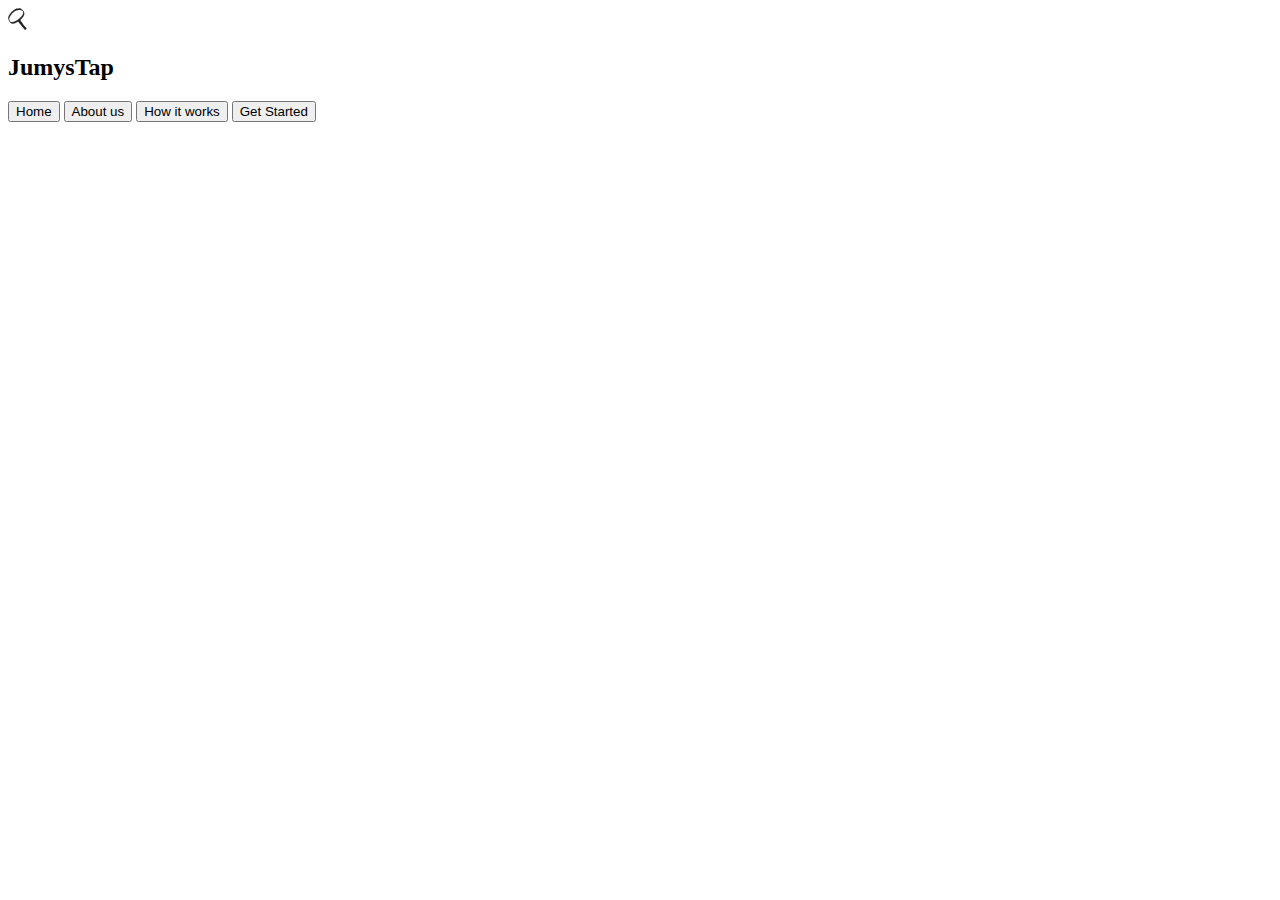
==== project1.html @ 00f07996 "first commit" ====
<!DOCTYPE html>
<html>
<head>
    <meta charset="UTF-8" />
    <meta http-equiv="X-UA-Compatible" content="IE=edge" />
    <meta name="viewport" content="width=device-width, initial-scale=1.0" />
    <title>JumysTap</title>
    <link rel="stylesheet" href="/project1.css">
</head>
<body>
    <section class="section-welcome">
        <div class="navbar">
            <div class="nav-logo">
                <img src="./assets/magnifier 1.png" alt="magnifier">
                <h2>JumysTap</h2>
            </div>
            <div class="nav-buttons">
                <button>Home</button>
                <button>About us</button>
                <button>How it works</button>
                <button>Get Started</button>
            </div>
        </div>
    </section>
</body>
</html>
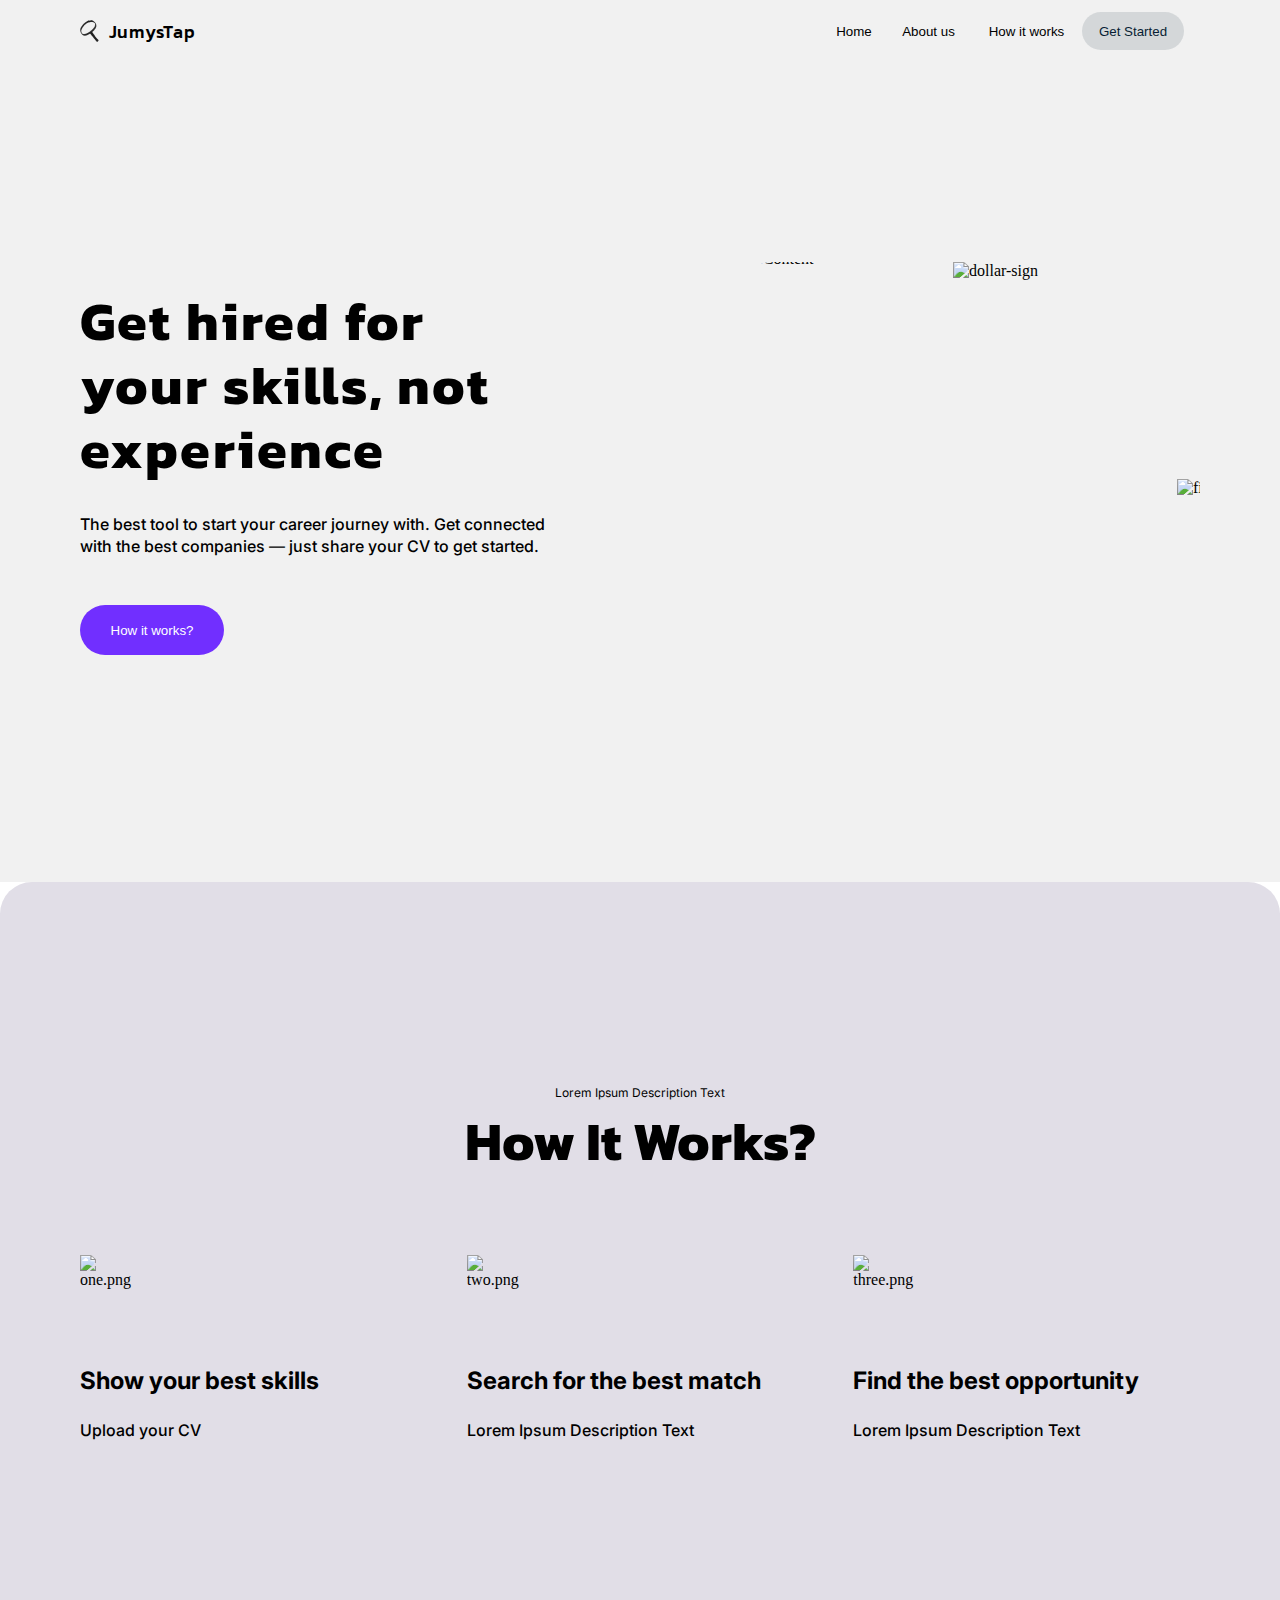
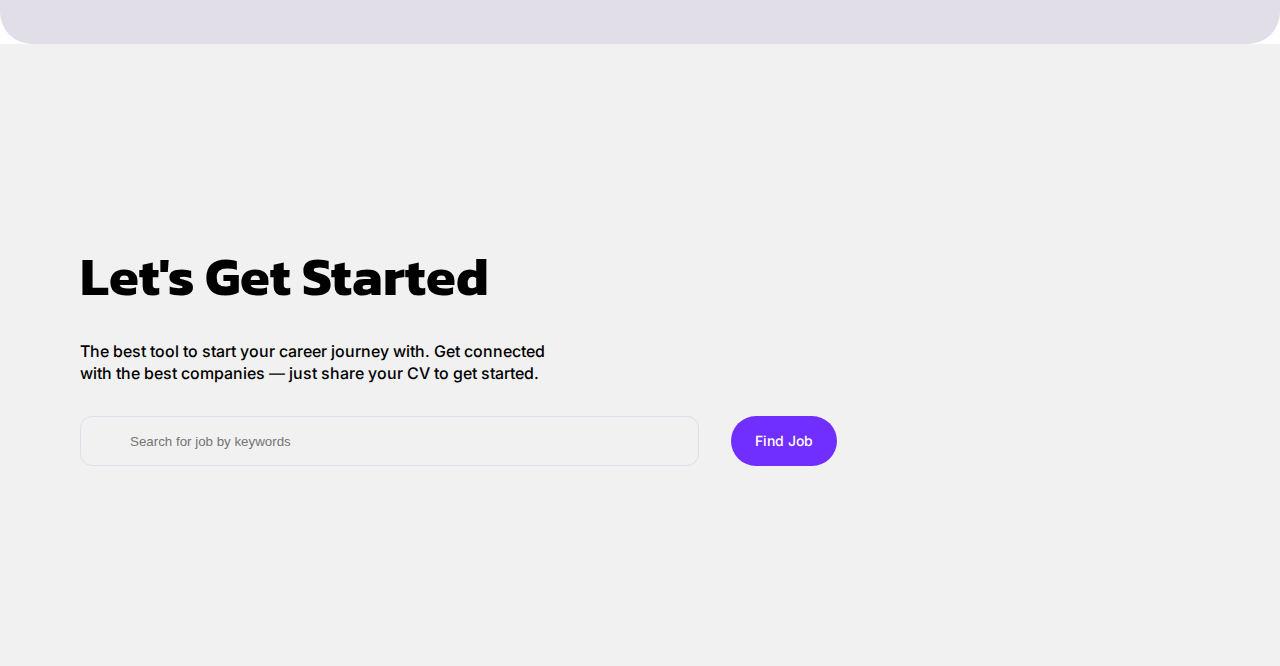
==== commit 3b040f33: "inbox except magnifier opacity is done" ====
--- a/project1.html
+++ b/project1.html
@@ -12,13 +12,61 @@
         <div class="navbar">
             <div class="nav-logo">
                 <img src="./assets/magnifier 1.png" alt="magnifier">
-                <h2>JumysTap</h2>
+                <p class="text">JumysTap</p>
             </div>
             <div class="nav-buttons">
-                <button>Home</button>
-                <button>About us</button>
-                <button>How it works</button>
-                <button>Get Started</button>
+                <button class="home">Home</button>
+                <button class="about-us">About us</button>
+                <button class="how-it-works">How it works</button>
+                <button class="get-started">Get Started</button>
+            </div>
+        </div>
+        <div class="description">
+            <div class="info">
+                <p class="get-hired-text">Get hired for <br> your skills, not<br> experience
+                </p>
+                <h6 class="best-tool-text">The best tool to start your career journey with. Get connected 
+                    with the best companies — just share your CV to get started.
+                </h6>
+                <button class="how-it-works">How it works?</button>
+            </div>
+            <div class="visual">
+                <img class="back-photo" src="/assets/VisualContent.png" alt="VisualContent">
+                <img class="dollar" src="/assets/dollar 1.png" alt="dollar-sign">
+                <img class="fire" src="/assets/fire 1.png" alt="fire">
+            </div>
+        </div>
+    </section>
+    <section class="section-how-it-works">
+        <div class="text-box">
+            <p class="small-text">Lorem Ipsum Description Text</p>
+            <p class="upper-text">How It Works?</p>
+        </div>
+        <div class="steps">
+            <div class="first-step">
+                <img src="/assets/1.png" alt="one.png">
+                <h3 class="title1">Show your best skills</h3>
+                <p class="description1">Upload your CV</p>
+            </div>
+            <div class="second-step">
+                <img src="/assets/2.png" alt="two.png">
+                <h3 class="title2">Search for the best match</h3>
+                <p class="description2">Lorem Ipsum Description Text</p>
+            </div>
+            <div class="third-step">
+                <img src="/assets/3.png" alt="three.png">
+                <h3 class="title3">Find the best opportunity</h3>
+                <p class="description3">Lorem Ipsum Description Text</p>
+            </div>
+        </div>
+    </section>
+    <section class="section-input"> 
+        <div class="input-field">
+            <h2>Let's Get Started</h2>
+            <h4>The best tool to start your career journey with. Get connected<br> with the best companies — just share your CV to get started.</h4>
+            <div class="input-part">
+                <input type="text" name="" placeholder="Search for job by keywords"/>
+                <input type="submit" name="" value="Find Job">
             </div>
         </div>
     </section>
--- a/project1.css
+++ b/project1.css
@@ -0,0 +1,386 @@
+@import url('https://fonts.googleapis.com/css2?family=Kanit:wght@500&display=swap');
+@import url('https://fonts.googleapis.com/css2?family=Inter:wght@500&display=swap');
+
+body {
+    margin: 0;
+    /* width: 1440px; */
+}
+
+button {
+    border: none;
+}
+
+/* Section one */
+
+.section-welcome {
+    background-color: #F1F1F1;
+}
+
+/* Navbar */
+
+.navbar {
+    display: flex;
+    justify-content: space-between;  
+    align-items: center;
+    padding-left: 80px;
+    padding-right: 80px;
+    height: 62px;
+}
+
+.nav-logo {
+    display: flex;
+    align-items: center;
+    height: 22px;
+    width: 114.68px;
+}
+
+.nav-logo img {
+    height: 22px;
+    width: 18.68px;
+}
+
+.nav-logo .text {
+    margin-left: 10px;
+    font-family: 'Kanit', sans-serif;
+    font-size: 18px;
+    letter-spacing: 0.04em;
+    font-style: normal;
+    font-weight: 500;
+}
+
+.nav-buttons {
+    display: flex;
+    justify-content: flex-end;
+    align-items: flex-start;
+    color: #081E34;
+    margin: 16px;
+    width: 410px;
+    height: 38px;
+    font-family: 'Inter';
+    font-style: normal;
+    font-weight: 500;   
+    font-size: 14px;
+    line-height: 18px;
+}
+
+.nav-buttons .home {
+    background-color: transparent;
+    height: 38px;
+    width: 64px;
+    padding: 10px, 12px, 10px, 12px;
+}
+
+.nav-buttons .about-us {
+    background-color: transparent;
+    height: 38px;
+    width: 85px;
+    padding: 10px, 12px, 10px, 12px;
+}
+
+.nav-buttons .how-it-works {
+    background-color: transparent;
+    height: 38px;
+    width: 111px;
+    padding: 10px, 12px, 10px, 12px;
+}
+
+.nav-buttons .get-started {
+    background-color: rgba(8, 30, 52, 0.12);
+    color: #081E34;
+    height: 38px;
+    width: 102px;
+    border-radius: 100px;
+    padding: 10px, 12px, 10px, 12px;
+}
+
+/* Description  */
+
+.description {
+    display: flex;
+    align-items: center;
+    padding: 100px 80px 100px 80px;
+    height: 620px;
+}
+
+.description .info {
+    display: flex;
+    flex-direction: column;
+    align-items: flex-start;
+    width: 495px;
+    height: 366px;
+    margin-right: 165px;
+}
+
+.description .info .get-hired-text {
+    width: 495px;
+    height: 192px;
+    font-family: 'Kanit', sans-serif;
+    font-size: 54px;
+    letter-spacing: 0.04em;
+    font-style: normal;
+    font-weight: 700;
+    line-height: 64px;
+    display: flex;
+    align-items: center;
+    color: #000;
+    order: 0;
+    padding: 0;
+    margin: 0;
+}
+
+.description .info .best-tool-text {
+    width: 495px;
+    height: 44px;
+    font-family: 'Inter', sans-serif;
+    font-style: normal;
+    font-weight: 500;
+    font-size: 16px;
+    line-height: 22px;
+    display: flex;
+    align-items: center;
+    padding: 0;
+    margin: 32px 0 48px 0;
+}
+
+.description .info .how-it-works {
+    display: flex;
+    align-items: center;
+    justify-content: center;
+    height: 50px;
+    width: 144px;
+    background-color: #712FFF;
+    color: #FFFFFF;
+    border-radius: 100px;
+}
+
+.description .visual {
+    position: relative;
+    width: 619px;
+    height: 420px;    
+    border-radius: 32px;
+    overflow: hidden;
+}
+
+.description .visual .back-photo {
+    position: absolute;
+    width: 687px;
+    height: 458px;
+    left: -34px;
+    top: -12px;
+}
+
+.description .visual .dollar {
+    position: absolute;
+    width: 139px;
+    height: 181px;
+    left: 213px;
+    top: 0px;
+}
+
+.description .visual .fire {
+    position: absolute;
+    width: 148px;
+    height: 172px;  
+    margin: 217px 34px 31px 437px;
+} 
+
+/* Section two */
+
+.section-how-it-works {
+    display: flex;
+    flex-direction: column;
+    justify-content: center;
+    align-items: center;
+    background-color: #E1DEE7;
+    padding: 100px 80px;
+    height: 562px;
+    border-radius: 32px;
+}
+
+.text-box {
+    display: flex;
+    flex-direction: column;
+    justify-content: center;
+    align-items: center;
+    margin-bottom: 86px;
+
+}
+
+.text-box .small-text {
+    margin-top: 0px;
+    margin-bottom: 12px;
+    font-family: 'Inter';
+    font-style: normal;
+    font-weight: 400;
+    font-size: 12px;
+    line-height: 16px;
+}
+
+.text-box .upper-text {
+    margin-bottom: 0px;
+    margin-top: 0px;
+    font-family: 'Kanit';
+    font-style: normal;
+    font-weight: 700;
+    font-size: 54px;
+    line-height: 56px;
+}
+
+.steps {
+    display: flex;
+    align-items: flex-start;
+    justify-content: space-between;
+    width: 100%;
+}
+
+.steps .first-step {
+    display: flex;
+    flex-direction: column;
+    align-items: flex-start;
+    width: 400px;
+    height: 186px;
+    margin-right: 40px;
+}
+
+
+.steps .second-step {
+    display: flex;
+    flex-direction: column;
+    align-items: flex-start;
+    width: 400px;
+    height: 186px;
+    margin-right: 40px;
+}
+
+.steps .third-step {
+    display: flex;
+    flex-direction: column;
+    align-items: flex-start;
+    width: 400px;
+    height: 186px;
+}
+
+.steps img {
+    height: 64px;
+    width: 64px;
+}
+
+.steps h3 {
+    font-family: 'Inter', sans-serif;
+    font-style: normal;
+    font-weight: 700;
+    font-size: 24px;
+    line-height: 28px;
+    margin-top: 48px;
+    margin-bottom: 24px;
+}
+
+.steps p {
+    font-family: 'Inter', sans-serif;
+    font-style: normal;
+    font-weight: 500;
+    font-size: 16px;
+    line-height: 22px;
+    margin: 0;
+}
+
+/* Section three */
+
+.section-input {
+   height: 422px;
+   display: flex;
+    flex-direction: row;
+    align-items: center;
+    padding: 100px 80px;
+    background-color: #F1F1F1;
+
+}
+
+.section-input .input-field {
+    display: flex;
+    flex-direction: column;
+    align-items: flex-start;
+    width: 757px;
+    height: 222px;
+}
+
+.section-input .input-field .lets-get-started-text {
+    display: flex;
+    align-items: center;
+    font-family: 'Kanit', sans-serif;
+    font-style: normal;
+    font-weight: 700;
+    font-size: 54px;
+    line-height: 64px;
+    margin: 0 0 32px 0;
+}
+
+.section-input .input-field h2 {
+    display: flex;
+    align-items: center;
+    font-family: 'Kanit', sans-serif;
+    font-style: normal;
+    font-weight: 700;
+    font-size: 54px;
+    line-height: 64px;
+    margin: 0 0 32px 0;
+}
+
+.section-input .input-field h4 {
+    display: flex;
+    align-items: center;
+    font-family: 'Inter', sans-serif;
+    font-style: normal;
+    font-weight: 500;
+    font-size: 16px;
+    line-height: 22px;
+    margin: 0 0 32px 0;
+}
+
+.section-input .input-field .input-part {
+    display: flex;
+    align-items: flex-start;
+    height: 50px;
+}
+
+.section-input .input-field .input-part input[type="text"] {
+    background-color: #FFFFFF;
+    box-sizing: border-box;
+    width: 619px;
+    height: 50px;
+    border: 1px solid #E1DEE7;
+    border-radius: 12px;
+    padding: 0 0 0 49px;
+    margin-right: 32px;
+    background: url(/assets/TextField.png) no-repeat scroll 24px 24px;
+    background-position: left 13px top 13px;
+}
+
+input[type="text"]::before {
+    content: "";
+    position: absolute;
+    background-color: rgba(255,255,255,0.2);
+}
+
+.section-input .input-field .input-part input[type="submit"] {
+    display: flex;
+    align-items: center;
+    text-align: center;
+    background-color: #712FFF;
+    box-sizing: border-box;
+    width: 106px;
+    height: 50px;
+    border-radius: 100px;
+    border: none;
+    color: #FFFFFF;
+    font-family: 'Inter', sans-serif;
+    font-style: normal;
+    font-weight: 500;
+    font-size: 14px;
+    line-height: 18px;
+    padding: 16px 24px 16px 24px;
+}
+
+
+
+
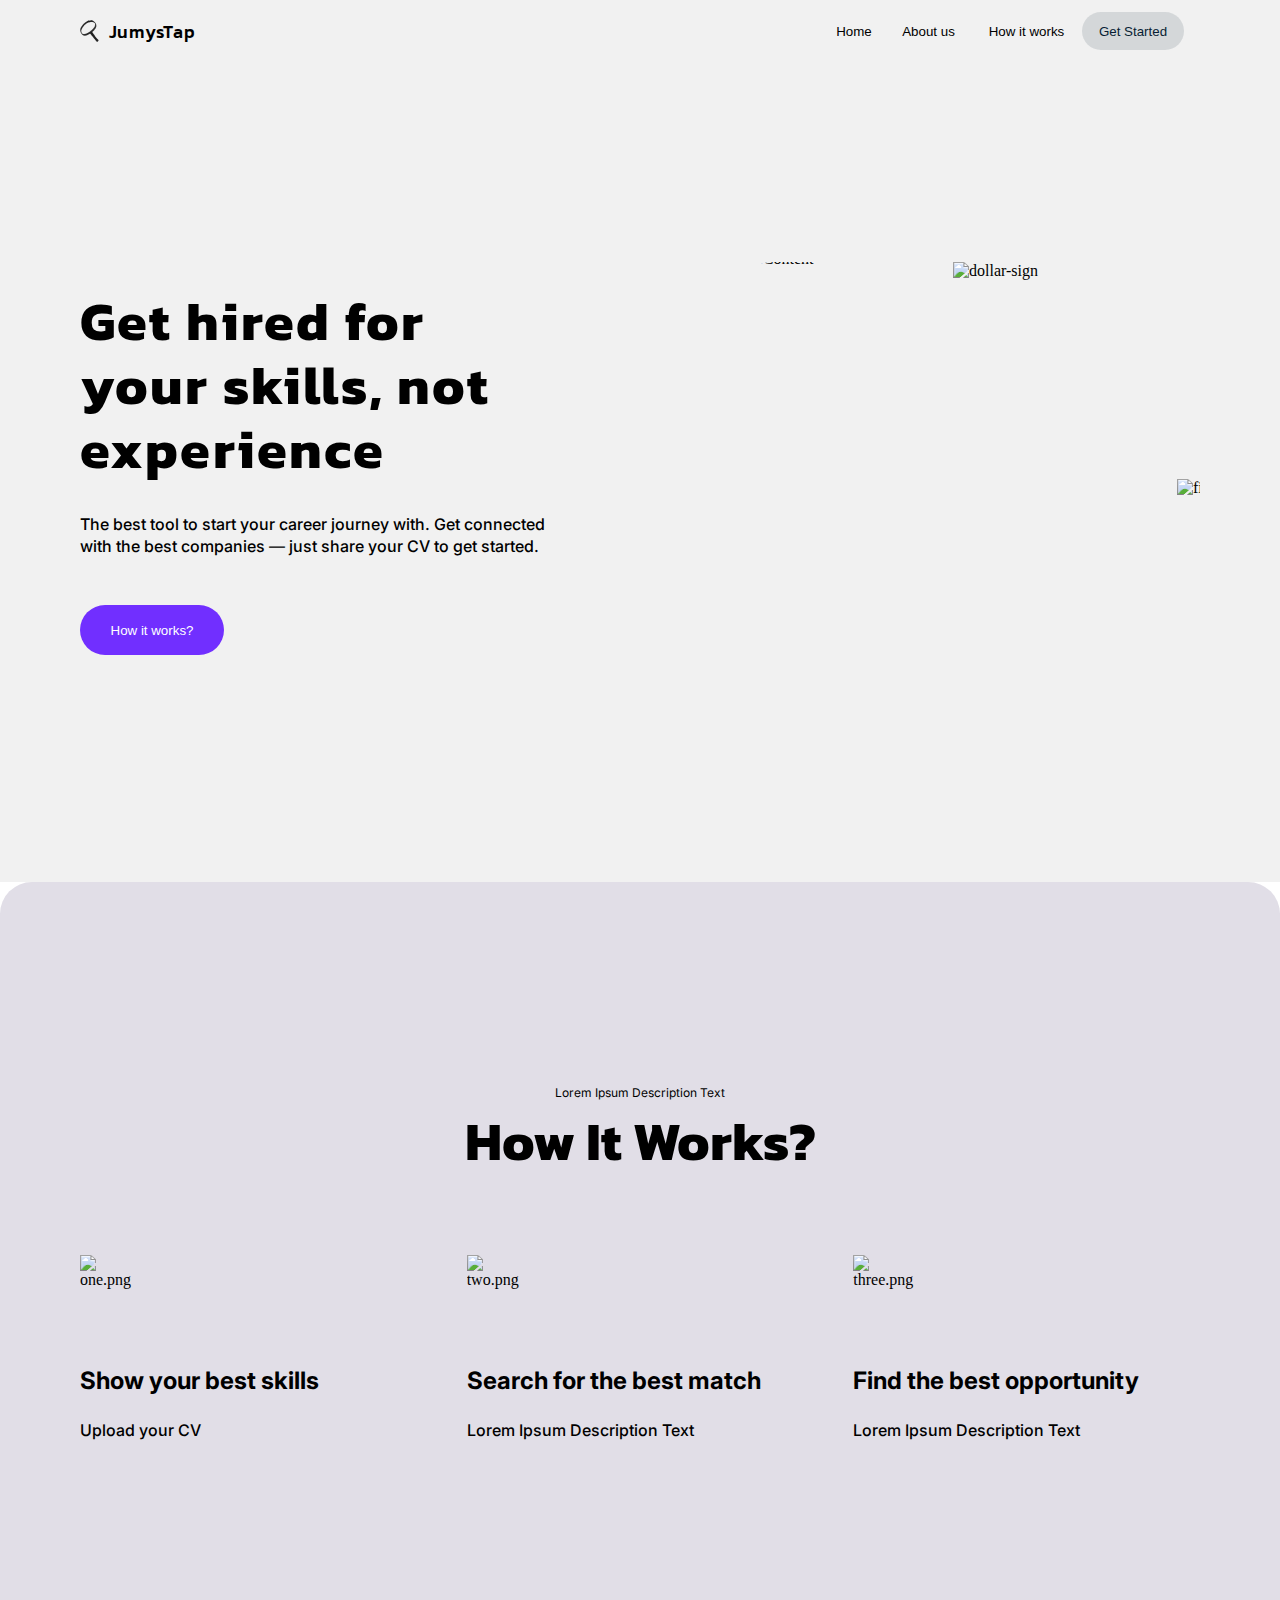
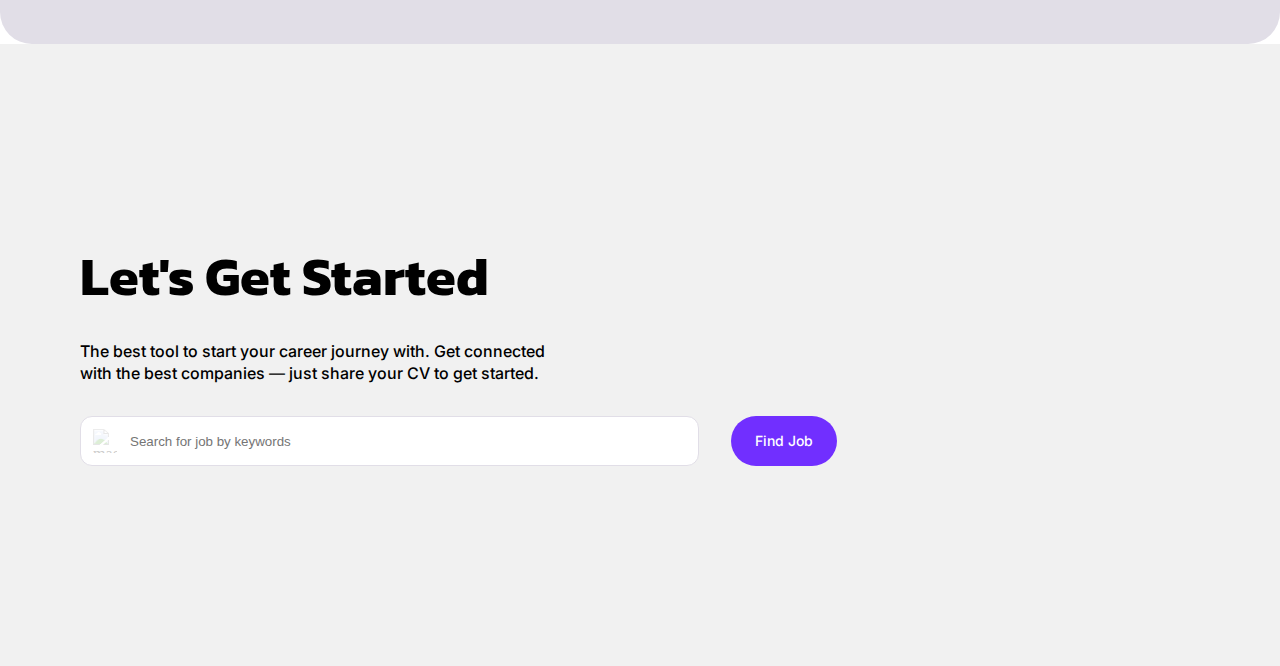
==== commit ce274254: "inbox section done" ====
--- a/project1.html
+++ b/project1.html
@@ -65,10 +65,17 @@
             <h2>Let's Get Started</h2>
             <h4>The best tool to start your career journey with. Get connected<br> with the best companies — just share your CV to get started.</h4>
             <div class="input-part">
+                <img src="/assets/TextField.png" alt="magnifier">
                 <input type="text" name="" placeholder="Search for job by keywords"/>
                 <input type="submit" name="" value="Find Job">
             </div>
         </div>
     </section>
+    <section class="section-CV-submission">
+        <div class="CV-submission">
+            <div class="images"></div>
+            <div></div>
+        </div>
+    </section>
 </body>
 </html>--- a/project1.css
+++ b/project1.css
@@ -341,6 +341,15 @@
     display: flex;
     align-items: flex-start;
     height: 50px;
+}
+
+.input-part img {
+    position: relative;
+    width: 24px;
+    height: 24px;
+    left: 13px;
+    top: 13px;
+    opacity: 0.2;
 }
 
 .section-input .input-field .input-part input[type="text"] {
@@ -351,15 +360,7 @@
     border: 1px solid #E1DEE7;
     border-radius: 12px;
     padding: 0 0 0 49px;
-    margin-right: 32px;
-    background: url(/assets/TextField.png) no-repeat scroll 24px 24px;
-    background-position: left 13px top 13px;
-}
-
-input[type="text"]::before {
-    content: "";
-    position: absolute;
-    background-color: rgba(255,255,255,0.2);
+    margin: 0 32px 0 -24px;
 }
 
 .section-input .input-field .input-part input[type="submit"] {
@@ -381,6 +382,8 @@
     padding: 16px 24px 16px 24px;
 }
 
-
-
-
+/* Section four */
+
+
+
+
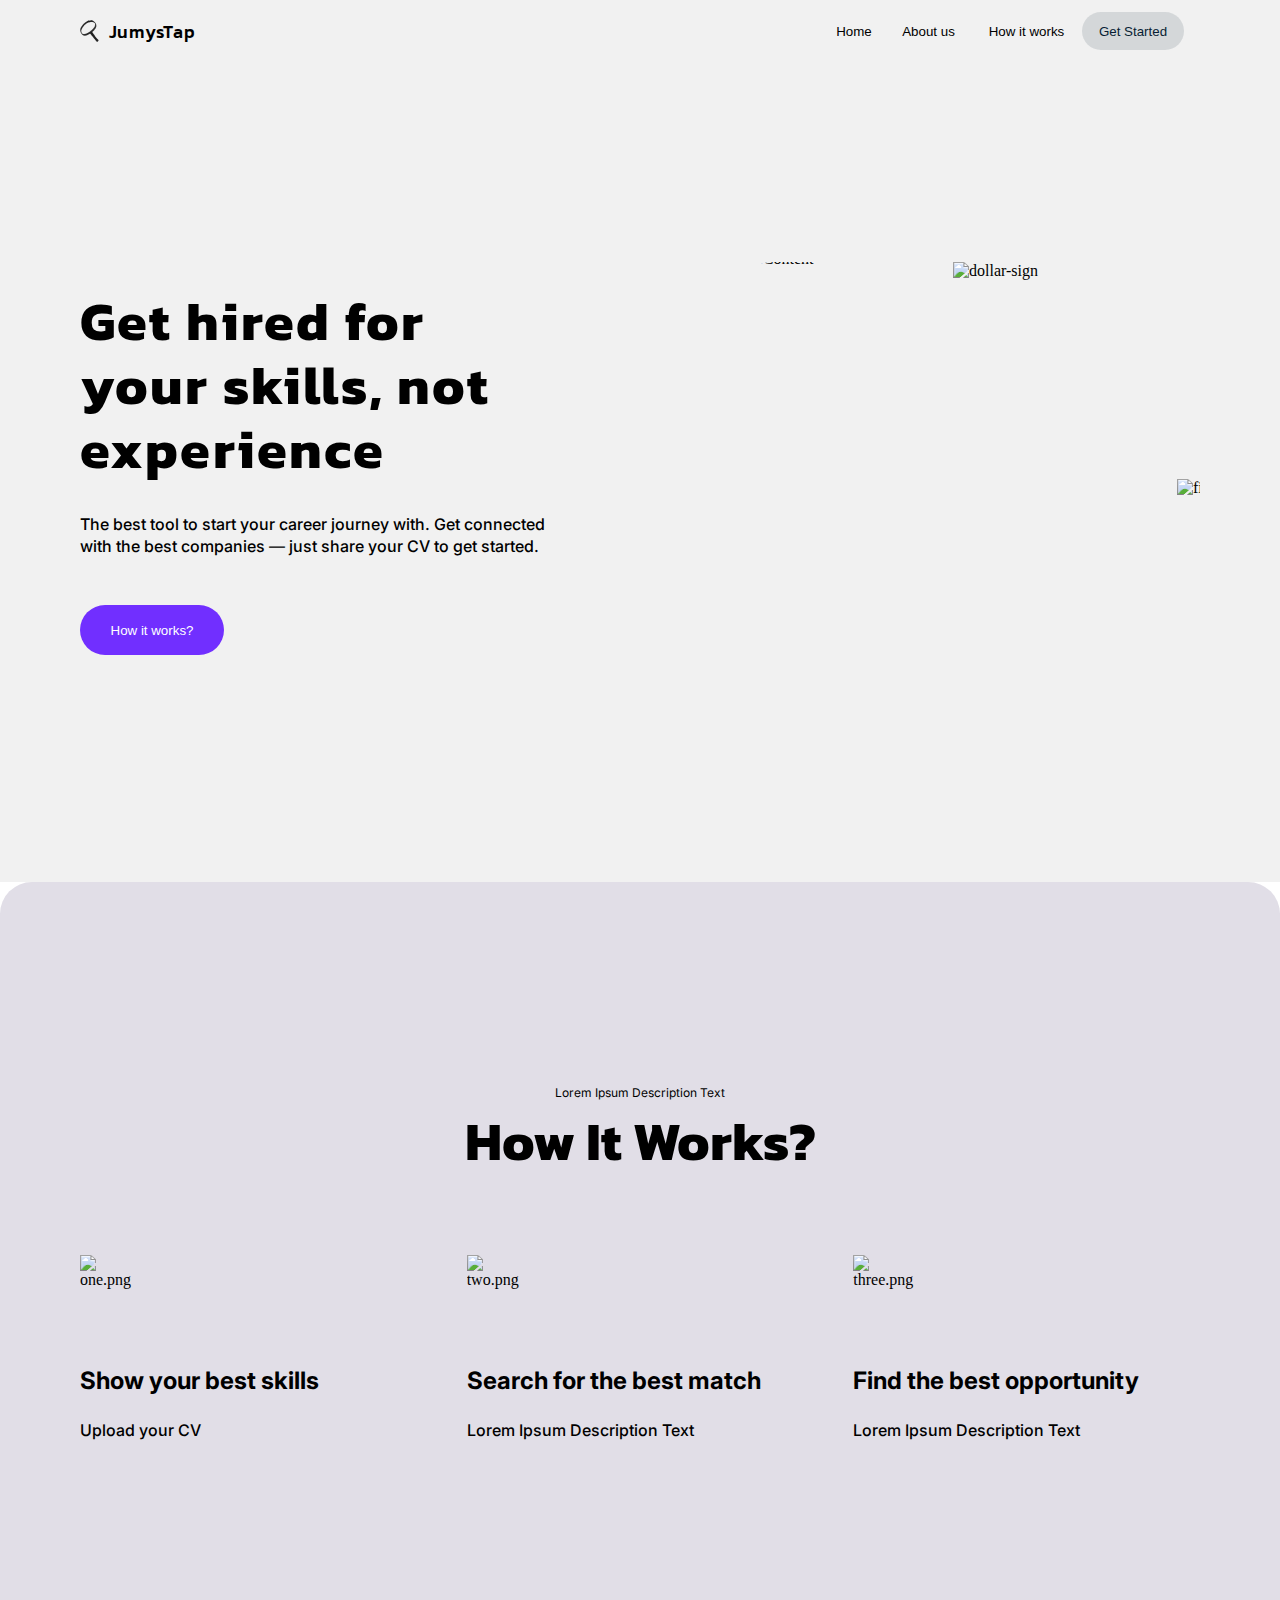
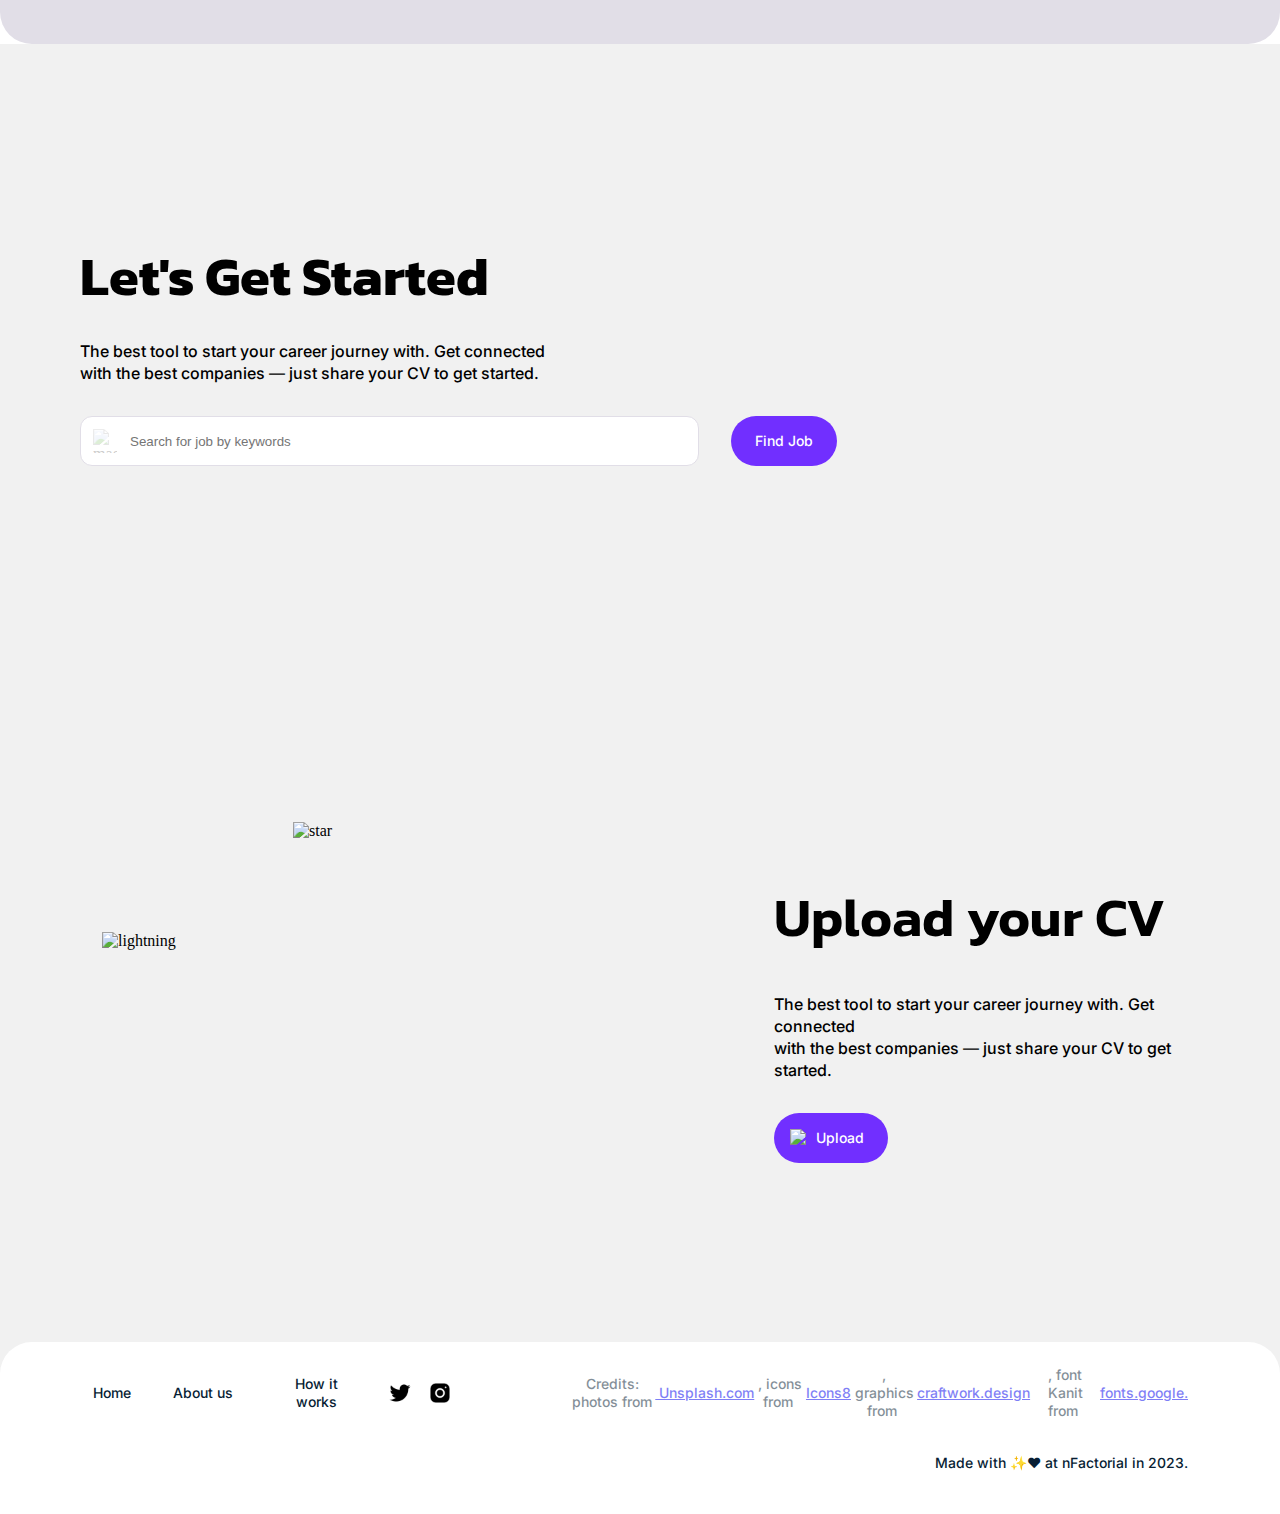
==== commit 975de923: "finished footer" ====
--- a/project1.html
+++ b/project1.html
@@ -1,5 +1,6 @@
 <!DOCTYPE html>
 <html>
+
 <head>
     <meta charset="UTF-8" />
     <meta http-equiv="X-UA-Compatible" content="IE=edge" />
@@ -7,6 +8,7 @@
     <title>JumysTap</title>
     <link rel="stylesheet" href="/project1.css">
 </head>
+
 <body>
     <section class="section-welcome">
         <div class="navbar">
@@ -25,7 +27,7 @@
             <div class="info">
                 <p class="get-hired-text">Get hired for <br> your skills, not<br> experience
                 </p>
-                <h6 class="best-tool-text">The best tool to start your career journey with. Get connected 
+                <h6 class="best-tool-text">The best tool to start your career journey with. Get connected
                     with the best companies — just share your CV to get started.
                 </h6>
                 <button class="how-it-works">How it works?</button>
@@ -60,22 +62,65 @@
             </div>
         </div>
     </section>
-    <section class="section-input"> 
+    <section class="section-input">
         <div class="input-field">
             <h2>Let's Get Started</h2>
-            <h4>The best tool to start your career journey with. Get connected<br> with the best companies — just share your CV to get started.</h4>
+            <h4>The best tool to start your career journey with. Get connected<br> with the best companies — just share
+                your CV to get started.</h4>
             <div class="input-part">
                 <img src="/assets/TextField.png" alt="magnifier">
-                <input type="text" name="" placeholder="Search for job by keywords"/>
+                <input type="text" name="" placeholder="Search for job by keywords" />
                 <input type="submit" name="" value="Find Job">
             </div>
         </div>
     </section>
     <section class="section-CV-submission">
         <div class="CV-submission">
-            <div class="images"></div>
-            <div></div>
+            <div class="visual">
+                <img class="dude" src="/assets/image 5.png" alt="dude">
+                <img class="star" src="/assets/star 1.png" alt="star">
+                <img class="lightning" src="/assets/lightning 1.png" alt="lightning">
+            </div>
+            <div class="text-part">
+                <h2>Upload your CV</h2>
+                <p>The best tool to start your career journey with. Get connected<br> with the best companies — just
+                    share your CV to get started.</p>
+                <button>
+                    <img src="/assets/Upward Arrow.png" alt="arrow">
+                    <p>Upload</p>
+                </button>
+            </div>
+        </div>
+    </section>
+    <section class="section-footer">
+        <div class="frame">
+            <div class="footer">
+                <div class="links">
+                    <div class="menu">
+                        <button class="home-footer">Home</button>
+                        <button class="about-us-footer">About us</button>
+                        <button class="how-it-works-footer">How it works</button>
+                        <img src="/assets/Twitter.png" alt="twitter">
+                        <img src="/assets/Instagram.png" alt="instagram">
+                    </div>
+                    <div class="credits">
+                        <button>
+                            <p>Credits: photos from<a href="https://unsplash.com/@surface">&nbsp;Unsplash.com</a>, icons
+                                from&nbsp;<a href="https://icons8.com/">Icons8</a>, graphics from&nbsp;<a
+                                    href="https://craftwork.design/checkout/purchase-confirmation/?payment_key=a3ba0d28aa30dfd691cd535acb1f4228">craftwork.design</a>,
+                                font Kanit from&nbsp;<a href="https://fonts.google.com/specimen/Kanit">
+                                    fonts.google.</a></p>
+                        </button>
+                    </div>
+                </div>
+                <div class="made-with-love">
+                    <button>
+                        <p>Made with ✨❤ at nFactorial in 2023.</p>
+                    </button>
+                </div>
+            </div>
         </div>
     </section>
 </body>
+
 </html>--- a/project1.css
+++ b/project1.css
@@ -20,7 +20,7 @@
 
 .navbar {
     display: flex;
-    justify-content: space-between;  
+    justify-content: space-between;
     align-items: center;
     padding-left: 80px;
     padding-right: 80px;
@@ -58,7 +58,7 @@
     height: 38px;
     font-family: 'Inter';
     font-style: normal;
-    font-weight: 500;   
+    font-weight: 500;
     font-size: 14px;
     line-height: 18px;
 }
@@ -156,7 +156,7 @@
 .description .visual {
     position: relative;
     width: 619px;
-    height: 420px;    
+    height: 420px;
     border-radius: 32px;
     overflow: hidden;
 }
@@ -180,9 +180,9 @@
 .description .visual .fire {
     position: absolute;
     width: 148px;
-    height: 172px;  
+    height: 172px;
     margin: 217px 34px 31px 437px;
-} 
+}
 
 /* Section two */
 
@@ -287,8 +287,8 @@
 /* Section three */
 
 .section-input {
-   height: 422px;
-   display: flex;
+    height: 422px;
+    display: flex;
     flex-direction: row;
     align-items: center;
     padding: 100px 80px;
@@ -384,6 +384,259 @@
 
 /* Section four */
 
-
-
-
+.section-CV-submission {
+    display: flex;
+    flex-direction: row;
+    align-items: center;
+    padding: 64px 80px;
+    height: 548px;
+    background-color: #F1F1F1;
+}
+
+.CV-submission {
+    display: flex;
+    flex-direction: row;
+    align-items: center;
+}
+
+.CV-submission .visual {
+    position: relative;
+    width: 619px;
+    height: 420px;
+    border-radius: 24px;
+    overflow: hidden;
+    margin-right: 128px;
+}
+
+.CV-submission .visual .dude {
+    position: absolute;
+    width: 700px;
+    height: 466.67px;
+    left: -40px;
+    top: -23px;
+}
+
+.CV-submission .visual .star {
+    position: absolute;
+    width: 97px;
+    height: 94px;
+    left: 213px;
+    top: 28px;
+}
+
+.CV-submission .visual .lightning {
+    position: absolute;
+    width: 87px;
+    height: 144px;
+    left: 22px;
+    top: 138px;
+}
+
+.CV-submission .text-part {
+    display: flex;
+    flex-direction: column;
+    align-items: flex-start;
+    padding: 0px;
+}
+
+.CV-submission .text-part h2 {
+    display: flex;
+    align-items: center;
+    text-align: center;
+    font-family: 'Kanit', sans-serif;
+    font-style: normal;
+    font-weight: 600;
+    font-size: 54px;
+    line-height: 56px;
+    margin-bottom: 32px;
+}
+
+.CV-submission .text-part p {
+    display: flex;
+    align-items: center;
+    font-family: 'Inter', sans-serif;
+    font-style: normal;
+    font-weight: 500;
+    font-size: 16px;
+    line-height: 22px;
+    margin-bottom: 32px;
+}
+
+.CV-submission .text-part button {
+    width: 114px;
+    height: 50px;
+    display: flex;
+    flex-direction: row;
+    justify-content: center;
+    align-items: center;
+    padding: 16px 24px 16px 16px;
+    background: #712FFF;
+    border-radius: 100px;
+}
+
+.CV-submission .text-part button p {
+    display: flex;
+    align-items: center;
+    text-align: center;
+    font-family: 'Inter', sans-serif;
+    font-style: normal;
+    font-weight: 500;
+    font-size: 14px;
+    line-height: 18px;
+    color: #FFFFFF;
+    margin: 0 0 0 8px;
+    padding: 0;
+}
+
+.CV-submission .text-part button img {
+    width: 18px;
+    height: 18px;
+}
+
+/* Footer  */
+
+.frame {
+    height: 172px;
+    background-color: #F1F1F1;
+}
+
+.frame .footer {
+    display: flex;
+    flex-direction: column;
+    align-items: flex-end;
+    padding: 32px 80px;
+    gap: 32px;
+    position: relative;
+    left: 0px;
+    top: 0px;
+    background: #FFFFFF;
+    border-radius: 32px 32px 0px 0px;
+}
+
+.frame .footer .links {
+    display: flex;
+    flex-direction: row;
+    justify-content: flex-end;
+    align-items: flex-start;
+    padding: 0px;
+    gap: 105px;
+    height: 38px;
+}
+
+.frame .footer .links .menu {
+    display: flex;
+    flex-direction: row;
+    justify-content: center;
+    align-items: center;
+    padding: 0px;
+    gap: 16px;
+    height: 38px;
+}
+
+.frame .footer .links .menu button {
+    display: flex;
+    flex-direction: column;
+    justify-content: center;
+    align-items: center;
+    padding: 10px 12px;
+    gap: 8px;
+    border-radius: 100px;
+    font-family: 'Inter', sans-serif;
+    font-style: normal;
+    font-weight: 500;
+    font-size: 14px;
+    line-height: 18px;
+    display: flex;
+    align-items: center;
+    text-align: center;
+    color: #081E34;
+    background-color: #FFFFFF;
+
+}
+
+.frame .footer .links .menu .home-footer {
+    width: 64px;
+    height: 38px;
+}
+
+.frame .footer .links .menu .about-us-footer {
+    width: 85px;
+    height: 38px;
+}
+
+.frame .footer .links .menu .how-it-works-footer {
+    width: 111px;
+    height: 38px;
+}
+
+.frame .footer .links .menu img {
+    width: 24px;
+    height: 24px;
+}
+
+.frame .footer .links .credits {
+    display: flex;
+    flex-direction: row;
+    justify-content: center;
+    align-items: center;
+    padding: 0px;
+    gap: 16px;
+    height: 38px;
+}
+
+.frame .footer .links .credits button {
+    display: flex;
+    flex-direction: column;
+    justify-content: center;
+    align-items: center;
+    padding: 10px 12px;
+    gap: 8px;
+    border-radius: 100px;
+    background-color: #FFFFFF;
+}
+
+.frame .footer .links .credits button p {
+    font-family: 'Inter', sans-serif;
+    font-style: normal;
+    font-weight: 500;
+    font-size: 14px;
+    line-height: 18px;
+    display: flex;
+    align-items: center;
+    text-align: center;
+    color: #081E34;
+    opacity: 0.5;
+}
+
+.frame .footer .made-with-love {
+    display: flex;
+    flex-direction: row;
+    align-items: center;
+    padding: 0px;
+    gap: 16px;
+    height: 38px;
+}
+
+.frame .footer .made-with-love button {
+    display: flex;
+    flex-direction: column;
+    justify-content: center;
+    align-items: center;
+    padding: 10px 12px;
+    gap: 8px;
+    height: 38px;
+    border-radius: 100px;
+    background-color: #FFFFFF;
+}
+
+.frame .footer .made-with-love button p {
+    font-family: 'Inter';
+    font-style: normal;
+    font-weight: 500;
+    font-size: 14px;
+    line-height: 18px;
+    display: flex;
+    align-items: center;
+    text-align: center;
+    color: #081E34;
+}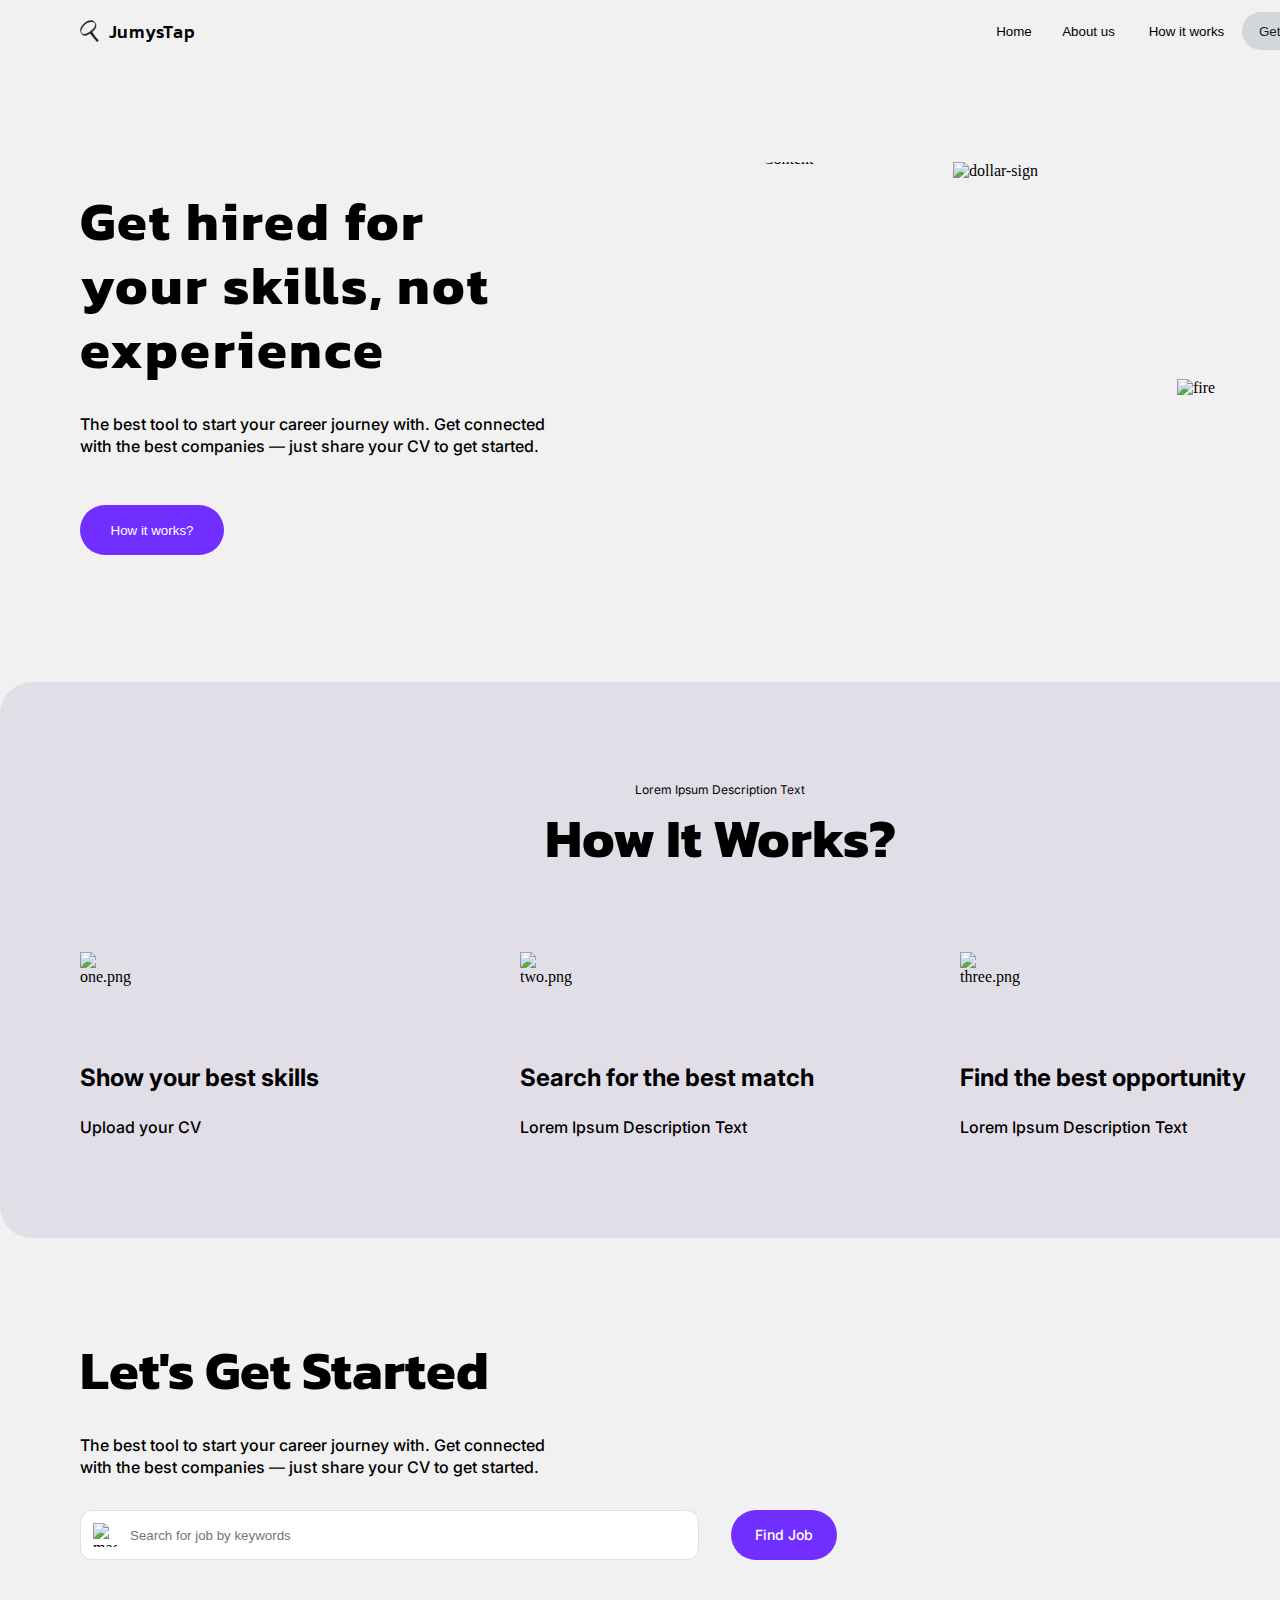
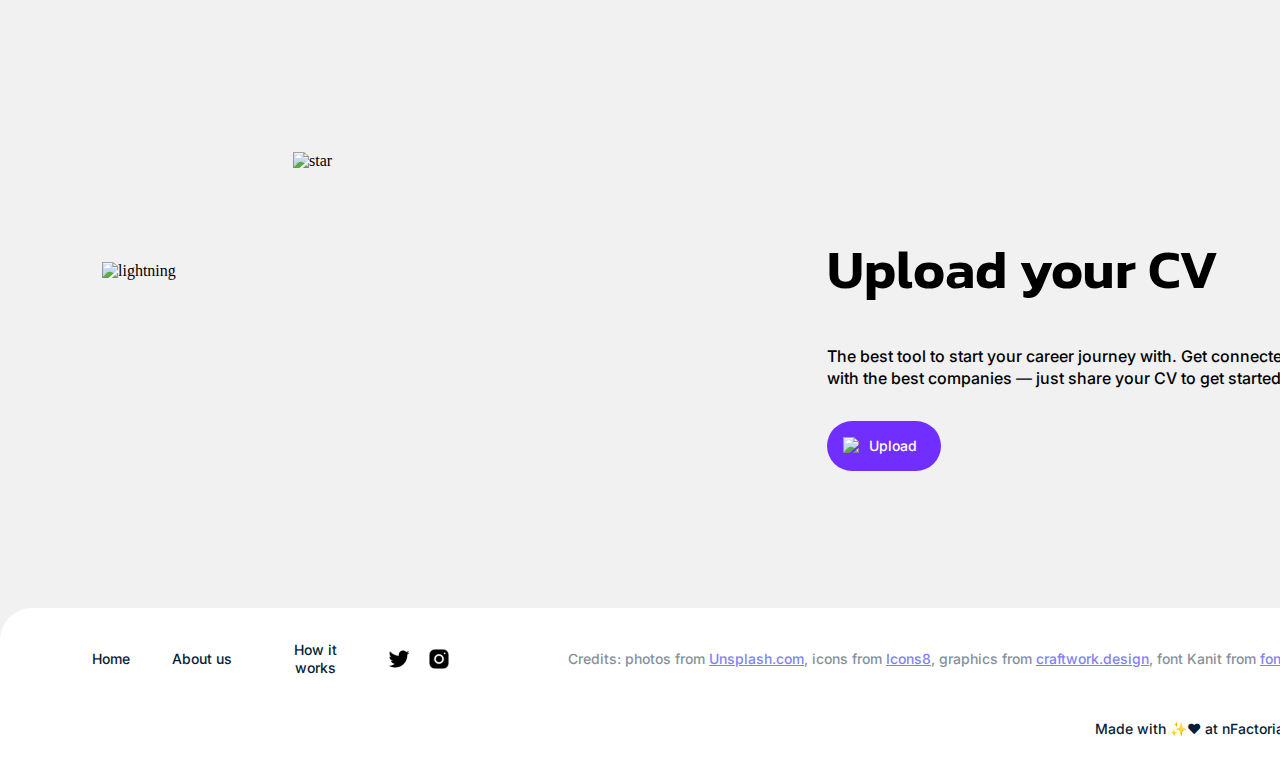
==== commit da182833: "solved minor bugs" ====
--- a/project1.html
+++ b/project1.html
@@ -40,25 +40,27 @@
         </div>
     </section>
     <section class="section-how-it-works">
-        <div class="text-box">
-            <p class="small-text">Lorem Ipsum Description Text</p>
-            <p class="upper-text">How It Works?</p>
-        </div>
-        <div class="steps">
-            <div class="first-step">
-                <img src="/assets/1.png" alt="one.png">
-                <h3 class="title1">Show your best skills</h3>
-                <p class="description1">Upload your CV</p>
+        <div class="how-it-works">
+            <div class="text-box">
+                <p class="small-text">Lorem Ipsum Description Text</p>
+                <p class="upper-text">How It Works?</p>
             </div>
-            <div class="second-step">
-                <img src="/assets/2.png" alt="two.png">
-                <h3 class="title2">Search for the best match</h3>
-                <p class="description2">Lorem Ipsum Description Text</p>
-            </div>
-            <div class="third-step">
-                <img src="/assets/3.png" alt="three.png">
-                <h3 class="title3">Find the best opportunity</h3>
-                <p class="description3">Lorem Ipsum Description Text</p>
+            <div class="steps">
+                <div class="first-step">
+                    <img src="/assets/1.png" alt="one.png">
+                    <h3 class="title1">Show your best skills</h3>
+                    <p class="description1">Upload your CV</p>
+                </div>
+                <div class="second-step">
+                    <img src="/assets/2.png" alt="two.png">
+                    <h3 class="title2">Search for the best match</h3>
+                    <p class="description2">Lorem Ipsum Description Text</p>
+                </div>
+                <div class="third-step">
+                    <img src="/assets/3.png" alt="three.png">
+                    <h3 class="title3">Find the best opportunity</h3>
+                    <p class="description3">Lorem Ipsum Description Text</p>
+                </div>
             </div>
         </div>
     </section>
@@ -105,10 +107,10 @@
                     </div>
                     <div class="credits">
                         <button>
-                            <p>Credits: photos from<a href="https://unsplash.com/@surface">&nbsp;Unsplash.com</a>, icons
-                                from&nbsp;<a href="https://icons8.com/">Icons8</a>, graphics from&nbsp;<a
+                            <p>Credits: photos from&nbsp<a href="https://unsplash.com/@surface">Unsplash.com</a>, icons
+                                from&nbsp<a href="https://icons8.com/">Icons8</a>, graphics from&nbsp<a
                                     href="https://craftwork.design/checkout/purchase-confirmation/?payment_key=a3ba0d28aa30dfd691cd535acb1f4228">craftwork.design</a>,
-                                font Kanit from&nbsp;<a href="https://fonts.google.com/specimen/Kanit">
+                                font Kanit from&nbsp<a href="https://fonts.google.com/specimen/Kanit">
                                     fonts.google.</a></p>
                         </button>
                     </div>
--- a/project1.css
+++ b/project1.css
@@ -3,7 +3,7 @@
 
 body {
     margin: 0;
-    /* width: 1440px; */
+    width: 1440px;
 }
 
 button {
@@ -14,6 +14,7 @@
 
 .section-welcome {
     background-color: #F1F1F1;
+
 }
 
 /* Navbar */
@@ -56,7 +57,7 @@
     margin: 16px;
     width: 410px;
     height: 38px;
-    font-family: 'Inter';
+    font-family: 'Inter', sans-serif;
     font-style: normal;
     font-weight: 500;
     font-size: 14px;
@@ -99,7 +100,7 @@
     display: flex;
     align-items: center;
     padding: 100px 80px 100px 80px;
-    height: 620px;
+    /* height: 620px; */
 }
 
 .description .info {
@@ -187,13 +188,16 @@
 /* Section two */
 
 .section-how-it-works {
+    background-color: #F1F1F1;
+}
+
+.section-how-it-works .how-it-works {
     display: flex;
     flex-direction: column;
     justify-content: center;
     align-items: center;
     background-color: #E1DEE7;
     padding: 100px 80px;
-    height: 562px;
     border-radius: 32px;
 }
 
@@ -209,7 +213,7 @@
 .text-box .small-text {
     margin-top: 0px;
     margin-bottom: 12px;
-    font-family: 'Inter';
+    font-family: 'Inter', sans-serif;
     font-style: normal;
     font-weight: 400;
     font-size: 12px;
@@ -287,7 +291,7 @@
 /* Section three */
 
 .section-input {
-    height: 422px;
+    /* height: 422px; */
     display: flex;
     flex-direction: row;
     align-items: center;
@@ -349,7 +353,7 @@
     height: 24px;
     left: 13px;
     top: 13px;
-    opacity: 0.2;
+    opacity: 0.99;
 }
 
 .section-input .input-field .input-part input[type="text"] {
@@ -389,7 +393,7 @@
     flex-direction: row;
     align-items: center;
     padding: 64px 80px;
-    height: 548px;
+    /* height: 548px; */
     background-color: #F1F1F1;
 }
 
@@ -581,6 +585,7 @@
     align-items: center;
     padding: 0px;
     gap: 16px;
+    width: 804px;
     height: 38px;
 }
 
@@ -595,7 +600,7 @@
     background-color: #FFFFFF;
 }
 
-.frame .footer .links .credits button p {
+.frame .footer .links .credits button p  {
     font-family: 'Inter', sans-serif;
     font-style: normal;
     font-weight: 500;
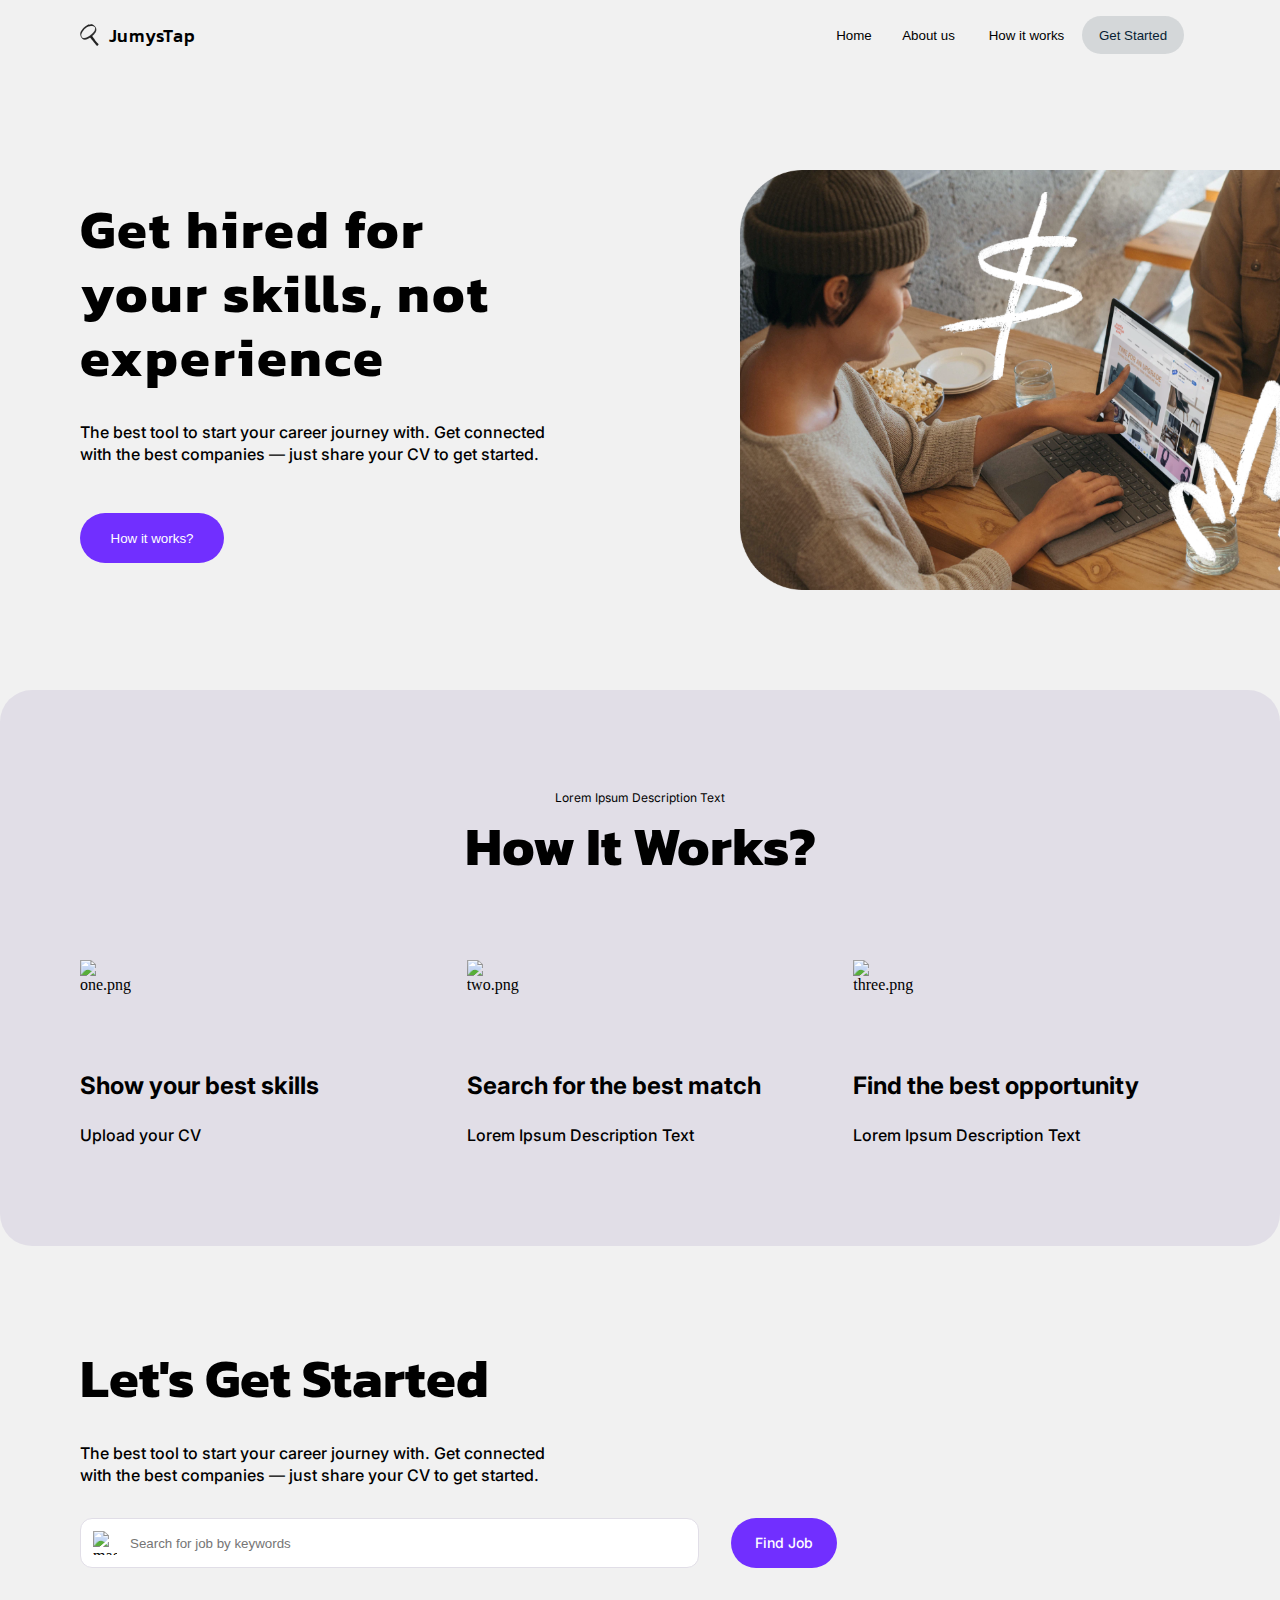
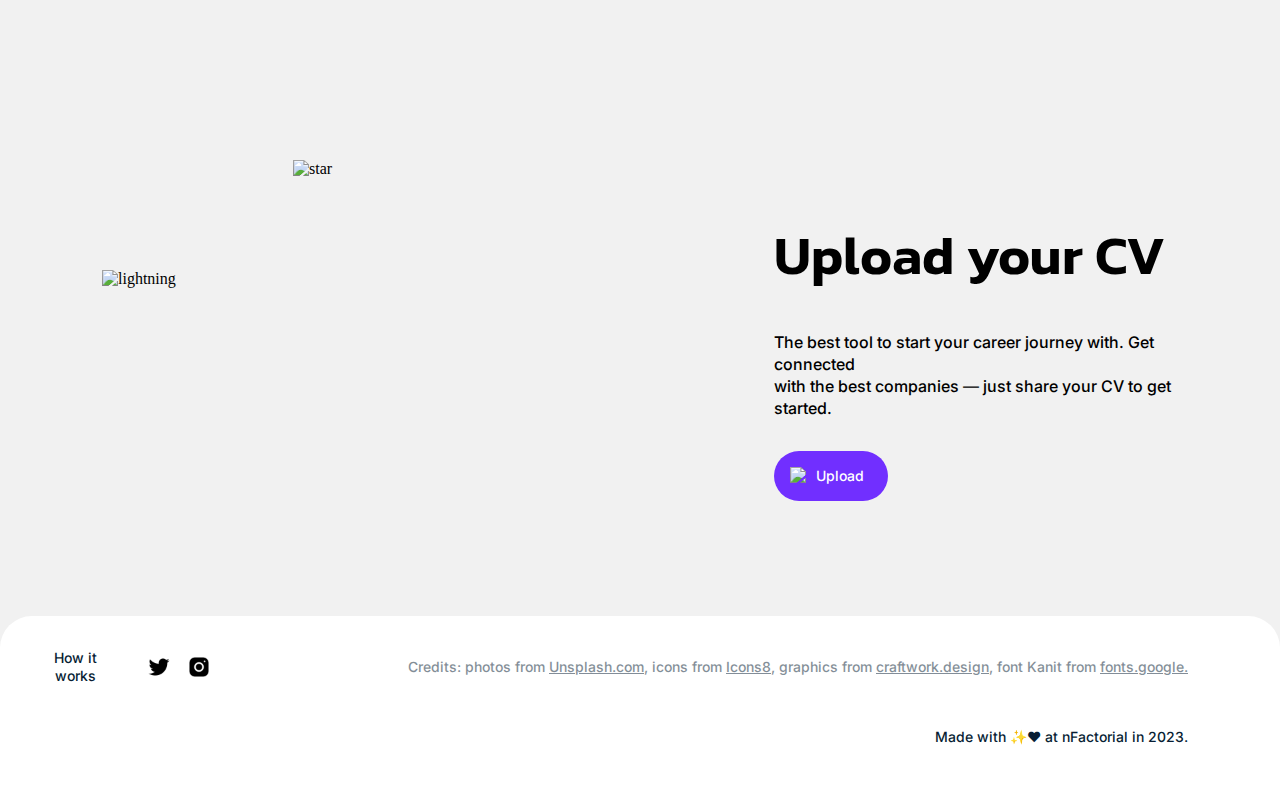
==== commit 0f4894ba: "project 2 - media queries - section 1&2" ====
--- a/project1.html
+++ b/project1.html
@@ -7,6 +7,7 @@
     <meta name="viewport" content="width=device-width, initial-scale=1.0" />
     <title>JumysTap</title>
     <link rel="stylesheet" href="/project1.css">
+    <link rel="stylesheet" href="/project2-mediaquery.css">
 </head>
 
 <body>
@@ -32,11 +33,7 @@
                 </h6>
                 <button class="how-it-works">How it works?</button>
             </div>
-            <div class="visual">
-                <img class="back-photo" src="/assets/VisualContent.png" alt="VisualContent">
-                <img class="dollar" src="/assets/dollar 1.png" alt="dollar-sign">
-                <img class="fire" src="/assets/fire 1.png" alt="fire">
-            </div>
+            <img class="visual" src="/assets/VisualContent1.png" alt="VisualContent">            
         </div>
     </section>
     <section class="section-how-it-works">
--- a/project1.css
+++ b/project1.css
@@ -3,7 +3,7 @@
 
 body {
     margin: 0;
-    width: 1440px;
+    width: 100%;
 }
 
 button {
@@ -25,7 +25,7 @@
     align-items: center;
     padding-left: 80px;
     padding-right: 80px;
-    height: 62px;
+    /* height: 62px; */
 }
 
 .nav-logo {
@@ -108,13 +108,13 @@
     flex-direction: column;
     align-items: flex-start;
     width: 495px;
-    height: 366px;
+    /* height: 366px; */
     margin-right: 165px;
 }
 
 .description .info .get-hired-text {
     width: 495px;
-    height: 192px;
+    /* height: 192px; */
     font-family: 'Kanit', sans-serif;
     font-size: 54px;
     letter-spacing: 0.04em;
@@ -131,7 +131,7 @@
 
 .description .info .best-tool-text {
     width: 495px;
-    height: 44px;
+    /* height: 44px; */
     font-family: 'Inter', sans-serif;
     font-style: normal;
     font-weight: 500;
@@ -155,34 +155,9 @@
 }
 
 .description .visual {
-    position: relative;
     width: 619px;
     height: 420px;
     border-radius: 32px;
-    overflow: hidden;
-}
-
-.description .visual .back-photo {
-    position: absolute;
-    width: 687px;
-    height: 458px;
-    left: -34px;
-    top: -12px;
-}
-
-.description .visual .dollar {
-    position: absolute;
-    width: 139px;
-    height: 181px;
-    left: 213px;
-    top: 0px;
-}
-
-.description .visual .fire {
-    position: absolute;
-    width: 148px;
-    height: 172px;
-    margin: 217px 34px 31px 437px;
 }
 
 /* Section two */
@@ -192,13 +167,13 @@
 }
 
 .section-how-it-works .how-it-works {
-    display: flex;
-    flex-direction: column;
-    justify-content: center;
-    align-items: center;
-    background-color: #E1DEE7;
-    padding: 100px 80px;
-    border-radius: 32px;
+        display: flex;
+        flex-direction: column;
+        justify-content: center;
+        align-items: center;
+        background-color: #E1DEE7;
+        padding: 100px 80px;
+        border-radius: 32px;    
 }
 
 .text-box {
@@ -223,7 +198,7 @@
 .text-box .upper-text {
     margin-bottom: 0px;
     margin-top: 0px;
-    font-family: 'Kanit';
+    font-family: 'Kanit', sans-serif;
     font-style: normal;
     font-weight: 700;
     font-size: 54px;
@@ -242,7 +217,7 @@
     flex-direction: column;
     align-items: flex-start;
     width: 400px;
-    height: 186px;
+    /* height: 186px; */
     margin-right: 40px;
 }
 
@@ -252,7 +227,7 @@
     flex-direction: column;
     align-items: flex-start;
     width: 400px;
-    height: 186px;
+    /* height: 186px; */
     margin-right: 40px;
 }
 
@@ -261,7 +236,7 @@
     flex-direction: column;
     align-items: flex-start;
     width: 400px;
-    height: 186px;
+    /* height: 186px; */
 }
 
 .steps img {
@@ -523,7 +498,7 @@
     justify-content: flex-end;
     align-items: flex-start;
     padding: 0px;
-    gap: 105px;
+    gap: 185px;
     height: 38px;
 }
 
@@ -600,7 +575,7 @@
     background-color: #FFFFFF;
 }
 
-.frame .footer .links .credits button p  {
+.frame .footer .links .credits button p {
     font-family: 'Inter', sans-serif;
     font-style: normal;
     font-weight: 500;
@@ -644,4 +619,21 @@
     align-items: center;
     text-align: center;
     color: #081E34;
-}+}
+
+a:link {
+    color: #081E34;
+}
+
+a:visited {
+    color: #081E34
+}
+
+a:hover {
+    color: #081E34
+}
+
+a:active {
+    color: #081E34
+}
+
--- a/project2-mediaquery.css
+++ b/project2-mediaquery.css
@@ -0,0 +1,225 @@
+@media only screen and (max-width: 768px) {
+    body {
+        margin: 0;
+        width: 100%;
+    }
+
+    /* section one */
+    .navbar {
+        width: 90%;
+        padding: 5% 5%;
+        flex-direction: row;
+        justify-content: space-between;    
+    }
+
+    .nav-logo {
+        height: none;
+        width: 30%;        
+    }
+
+    .nav-logo img {
+        height: 24px;
+        width: 24px;
+        margin-right: 10px;
+    }
+
+    .nav-logo .text {
+        margin: 0;
+    }
+
+    .nav-buttons {
+        width: 30%;
+        margin: 0 0 0 25%;
+    }
+
+    .nav-buttons .home {
+        display: none;
+    }
+
+    .nav-buttons .about-us {
+        display: none;
+    }
+
+    .nav-buttons .how-it-works {
+        display: none;
+    }
+
+    .description {
+        padding: 9% 7%;
+        display: flex;
+        flex-direction: column-reverse;
+        justify-content: center;
+        /* position: relative; */
+    }
+
+    .description .info {
+        display: flex;
+        flex-direction: column;
+        align-items: flex-start;
+        justify-content: center;
+        width: 86%;
+        margin: 0;
+    }
+
+    .description .info .get-hired-text {
+        width: 100%;
+        /* font-family: 'Kanit', sans-serif; */
+        font-size: 32px;
+        /* letter-spacing: 0.04em; */
+        /* font-style: normal;
+        font-weight: 700; */
+        line-height: 120%;
+        display: flex;
+        align-items: center;
+        text-align: center;
+        justify-content: center;
+        margin-top: 15%;
+        /* color: #000;
+        order: 0;
+        padding: 0;
+        margin: 0; */
+    }
+
+    .description .info .best-tool-text {
+        width: 100%;
+        /* font-family: 'Inter', sans-serif;
+        font-style: normal; */
+        /* font-weight: 500; */
+        font-size: 12px;
+        line-height: 18px;
+        display: flex;
+        align-items: center;
+        text-align: center;
+        padding: 0;
+        margin: 7% 0 14% 0;
+    }
+
+    .description .info .how-it-works {
+        display: flex;
+        align-items: center;
+        justify-content: center;
+        height: 50px;
+        width: 144px;
+        background-color: #712FFF;
+        color: #FFFFFF;
+        border-radius: 100px;
+        /* position: absolute;
+        left: 30%;
+        right: 30%;
+        bottom: 2%; */
+        margin: 0 25%; 
+    }
+
+    .description .visual {
+        /* position: relative; */
+        width: 312px;
+        height: 210px;
+        border-radius: 32px;
+        /* overflow: hidden; */
+    }
+
+    /* section two */
+
+    .section-how-it-works .how-it-works {
+        /* display: flex;
+        flex-direction: column;
+        justify-content: center;
+        align-items: center;
+        background-color: #E1DEE7; */
+        padding: 15% 7%;
+        border-radius: 32px;
+    }
+
+    .text-box {
+        /* display: flex; */
+        /* flex-direction: column;
+        justify-content: center;
+        align-items: center; */
+        margin-bottom: 15%;
+        width: 100%;
+    
+    }
+
+    .text-box .small-text {
+        /* margin-top: 0px; */
+        margin-bottom: 3%;
+        /* font-family: 'Inter', sans-serif;
+        font-style: normal;
+        font-weight: 400;
+        font-size: 12px;
+        line-height: 16px; */
+    }
+    
+    .text-box .upper-text {
+        margin-bottom: 0px;
+        margin-top: 0px;
+        /* font-family: 'Kanit', sans-serif;
+        font-style: normal;
+        font-weight: 700; */
+        font-size: 32px;
+        /* line-height: 56px; */
+        text-align: center;
+    }
+
+    .steps {
+        /* display: flex; */
+        flex-direction: column;
+        /* align-items: flex-start;
+        justify-content: space-between; */
+        width: 100%;
+    }
+
+    .steps .first-step {
+        /* display: flex;
+        flex-direction: column;
+        align-items: flex-start; */
+        width: 100%;
+        margin-bottom: 13%;
+        /* height: 186px; */
+        /* margin-right: 40px; */
+    }
+    
+    
+    .steps .second-step {
+        /* display: flex;
+        flex-direction: column;
+        align-items: flex-start; */
+        width: 100%;
+        margin-bottom: 13%;
+        /* height: 186px; */
+        /* margin-right: 40px; */
+    }
+    
+    .steps .third-step {
+        /* display: flex;
+        flex-direction: column;
+        align-items: flex-start; */
+        width: 100%;
+        /* height: 186px; */
+    }
+
+    .steps img {
+        height: 42px;
+        width: 42px;
+    }
+
+    .steps h3 {
+        /* font-family: 'Inter', sans-serif;
+        font-style: normal;
+        font-weight: 700; */
+        font-size: 20px;
+        line-height: 24px;
+        margin-top: 8%;
+        margin-bottom: 4%;
+    }
+    
+    .steps p {
+        /* font-family: 'Inter', sans-serif;
+        font-style: normal;
+        font-weight: 500; */
+        font-size: 14px;
+        line-height: 18px;
+        /* margin: 0; */
+    }
+
+}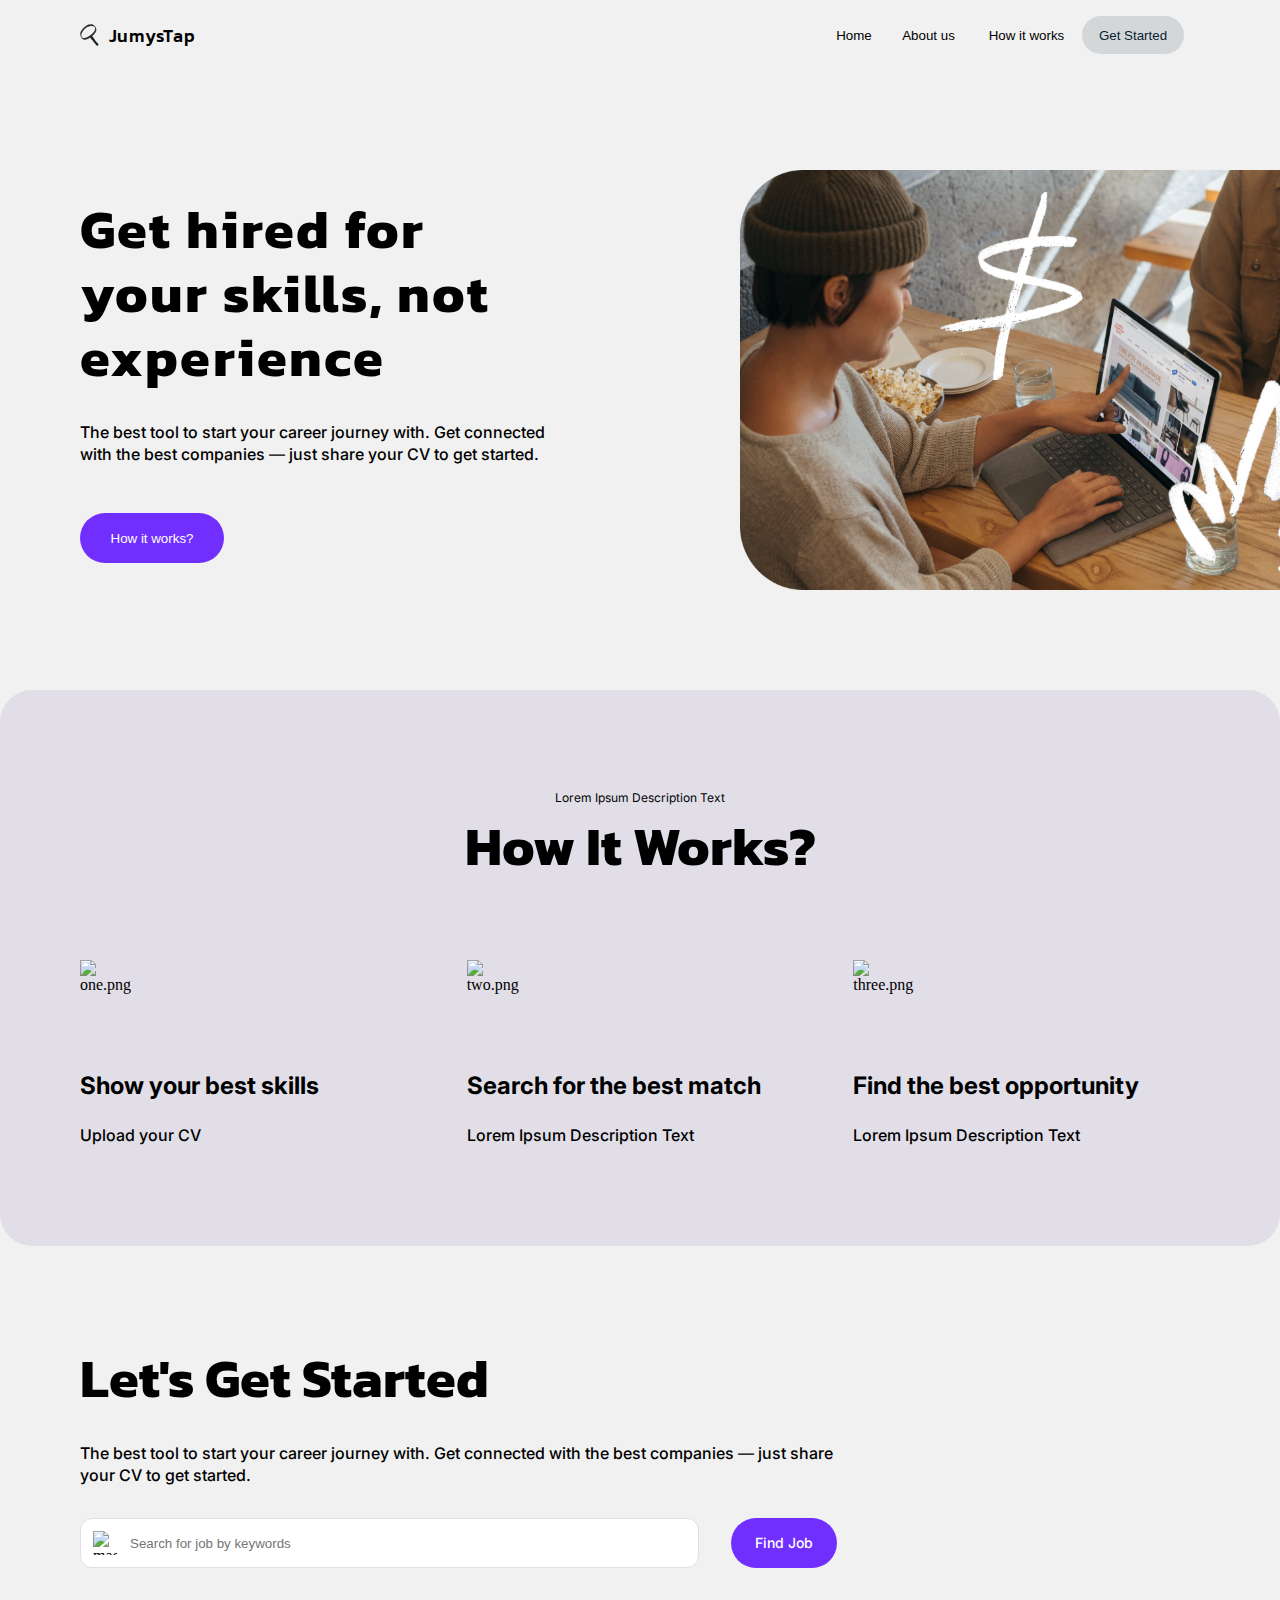
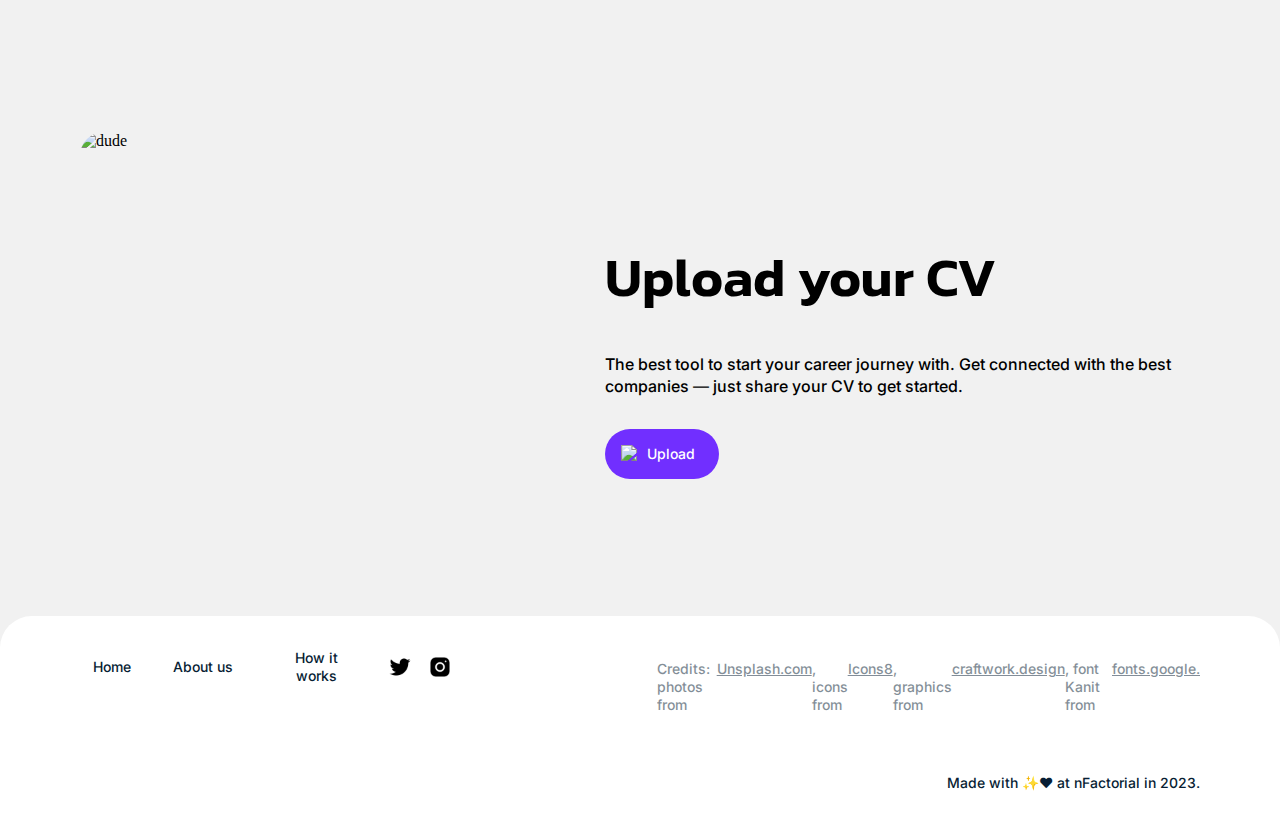
==== commit ee7fe6b2: "fixed mobile version for iPad Air" ====
--- a/project1.html
+++ b/project1.html
@@ -31,7 +31,9 @@
                 <h6 class="best-tool-text">The best tool to start your career journey with. Get connected
                     with the best companies — just share your CV to get started.
                 </h6>
-                <button class="how-it-works">How it works?</button>
+                <div class="how-it-works-button">
+                    <button >How it works?</button>
+                </div>
             </div>
             <img class="visual" src="/assets/VisualContent1.png" alt="VisualContent">            
         </div>
@@ -64,7 +66,7 @@
     <section class="section-input">
         <div class="input-field">
             <h2>Let's Get Started</h2>
-            <h4>The best tool to start your career journey with. Get connected<br> with the best companies — just share
+            <h4>The best tool to start your career journey with. Get connected with the best companies — just share
                 your CV to get started.</h4>
             <div class="input-part">
                 <img src="/assets/TextField.png" alt="magnifier">
@@ -75,14 +77,10 @@
     </section>
     <section class="section-CV-submission">
         <div class="CV-submission">
-            <div class="visual">
-                <img class="dude" src="/assets/image 5.png" alt="dude">
-                <img class="star" src="/assets/star 1.png" alt="star">
-                <img class="lightning" src="/assets/lightning 1.png" alt="lightning">
-            </div>
+            <img class="visual2" src="/assets/dude.png" alt="dude">
             <div class="text-part">
                 <h2>Upload your CV</h2>
-                <p>The best tool to start your career journey with. Get connected<br> with the best companies — just
+                <p>The best tool to start your career journey with. Get connected with the best companies — just
                     share your CV to get started.</p>
                 <button>
                     <img src="/assets/Upward Arrow.png" alt="arrow">
@@ -92,8 +90,7 @@
         </div>
     </section>
     <section class="section-footer">
-        <div class="frame">
-            <div class="footer">
+        <div class="footer">
                 <div class="links">
                     <div class="menu">
                         <button class="home-footer">Home</button>
@@ -102,22 +99,15 @@
                         <img src="/assets/Twitter.png" alt="twitter">
                         <img src="/assets/Instagram.png" alt="instagram">
                     </div>
-                    <div class="credits">
-                        <button>
-                            <p>Credits: photos from&nbsp<a href="https://unsplash.com/@surface">Unsplash.com</a>, icons
-                                from&nbsp<a href="https://icons8.com/">Icons8</a>, graphics from&nbsp<a
-                                    href="https://craftwork.design/checkout/purchase-confirmation/?payment_key=a3ba0d28aa30dfd691cd535acb1f4228">craftwork.design</a>,
-                                font Kanit from&nbsp<a href="https://fonts.google.com/specimen/Kanit">
-                                    fonts.google.</a></p>
-                        </button>
-                    </div>
+                    
+                        <p>Credits: photos from &nbsp<a href="https://unsplash.com/@surface">Unsplash.com</a>, icons from &nbsp<a href="https://icons8.com/">Icons8</a>, graphics from &nbsp<a href="https://craftwork.design/checkout/purchase-confirmation/?payment_key=a3ba0d28aa30dfd691cd535acb1f4228">craftwork.design</a>, font Kanit from &nbsp<a href="https://fonts.google.com/specimen/Kanit"> fonts.google.</a></p>
+                    
                 </div>
                 <div class="made-with-love">
                     <button>
                         <p>Made with ✨❤ at nFactorial in 2023.</p>
                     </button>
                 </div>
-            </div>
         </div>
     </section>
 </body>
--- a/project1.css
+++ b/project1.css
@@ -4,6 +4,8 @@
 body {
     margin: 0;
     width: 100%;
+    background-color: #F1F1F1;
+
 }
 
 button {
@@ -142,8 +144,13 @@
     padding: 0;
     margin: 32px 0 48px 0;
 }
-
-.description .info .how-it-works {
+.description .info .how-it-works-button {
+    display: flex;
+    align-items: center;
+    justify-content: center;
+}
+
+.description .info .how-it-works-button button {
     display: flex;
     align-items: center;
     justify-content: center;
@@ -280,7 +287,7 @@
     flex-direction: column;
     align-items: flex-start;
     width: 757px;
-    height: 222px;
+    /* height: 222px; */
 }
 
 .section-input .input-field .lets-get-started-text {
@@ -319,7 +326,7 @@
 .section-input .input-field .input-part {
     display: flex;
     align-items: flex-start;
-    height: 50px;
+    /* height: 50px; */
 }
 
 .input-part img {
@@ -378,16 +385,16 @@
     align-items: center;
 }
 
-.CV-submission .visual {
-    position: relative;
+.CV-submission .visual2 {
+    /* position: relative; */
     width: 619px;
     height: 420px;
     border-radius: 24px;
-    overflow: hidden;
+    /* overflow: hidden; */
     margin-right: 128px;
 }
 
-.CV-submission .visual .dude {
+/* .CV-submission .visual .dude {
     position: absolute;
     width: 700px;
     height: 466.67px;
@@ -409,7 +416,7 @@
     height: 144px;
     left: 22px;
     top: 138px;
-}
+} */
 
 .CV-submission .text-part {
     display: flex;
@@ -475,50 +482,49 @@
 /* Footer  */
 
 .frame {
-    height: 172px;
-    background-color: #F1F1F1;
-}
-
-.frame .footer {
+    /* height: 172px; */
+}
+
+.footer {
     display: flex;
     flex-direction: column;
     align-items: flex-end;
     padding: 32px 80px;
     gap: 32px;
-    position: relative;
+    /* position: relative;
     left: 0px;
-    top: 0px;
+    top: 0px; */
     background: #FFFFFF;
     border-radius: 32px 32px 0px 0px;
 }
 
-.frame .footer .links {
+.footer .links {
     display: flex;
     flex-direction: row;
     justify-content: flex-end;
     align-items: flex-start;
     padding: 0px;
-    gap: 185px;
-    height: 38px;
-}
-
-.frame .footer .links .menu {
+    /* gap: 185px;
+    height: 38px; */
+}
+
+.footer .links .menu {
     display: flex;
     flex-direction: row;
     justify-content: center;
     align-items: center;
     padding: 0px;
-    gap: 16px;
-    height: 38px;
-}
-
-.frame .footer .links .menu button {
+    /* gap: 16px; */
+    /* height: 38px; */
+}
+
+.footer .links .menu button {
     display: flex;
     flex-direction: column;
     justify-content: center;
     align-items: center;
     padding: 10px 12px;
-    gap: 8px;
+    /* gap: 8px; */
     border-radius: 100px;
     font-family: 'Inter', sans-serif;
     font-style: normal;
@@ -533,38 +539,41 @@
 
 }
 
-.frame .footer .links .menu .home-footer {
+.footer .links .menu .home-footer {
     width: 64px;
     height: 38px;
 }
 
-.frame .footer .links .menu .about-us-footer {
+.footer .links .menu .about-us-footer {
     width: 85px;
     height: 38px;
-}
-
-.frame .footer .links .menu .how-it-works-footer {
+    margin-left: 16px;
+}
+
+ .footer .links .menu .how-it-works-footer {
     width: 111px;
     height: 38px;
-}
-
-.frame .footer .links .menu img {
+    margin-left: 16px;
+}
+
+ .footer .links .menu img {
     width: 24px;
     height: 24px;
-}
-
-.frame .footer .links .credits {
+    margin-left: 16px;
+}
+
+ .footer .links .credits {
     display: flex;
     flex-direction: row;
     justify-content: center;
     align-items: center;
     padding: 0px;
-    gap: 16px;
-    width: 804px;
-    height: 38px;
-}
-
-.frame .footer .links .credits button {
+    /* gap: 16px; */
+
+    /* height: 38px; */
+}
+
+ /* .footer .links .credits button {
     display: flex;
     flex-direction: column;
     justify-content: center;
@@ -573,52 +582,59 @@
     gap: 8px;
     border-radius: 100px;
     background-color: #FFFFFF;
-}
-
-.frame .footer .links .credits button p {
+} */
+
+ .footer .links p {
     font-family: 'Inter', sans-serif;
     font-style: normal;
     font-weight: 500;
     font-size: 14px;
     line-height: 18px;
     display: flex;
+    align-items: left;
+    text-align: left;
+    justify-content: center;
+    color: #081E34;
+    opacity: 0.5;
+    padding: 0;
+    max-width: 779px;
+    margin: 12px 0 0 205px;
+    /* overflow: hidden;
+    white-space: nowrap;
+    text-overflow: ellipsis; */
+}
+
+ .footer .made-with-love {
+    display: flex;
+    flex-direction: row;
+    align-items: center;
+    padding: 0px;
+    /* gap: 16px; */
+    /* height: 38px; */
+}
+
+ .footer .made-with-love button {
+    display: flex;
+    flex-direction: column;
+    justify-content: center;
+    align-items: center;
+    padding: 10px 0px;
+    gap: 8px;
+    height: 38px;
+    border-radius: 100px;
+    background-color: #FFFFFF;
+}
+
+.footer .made-with-love button p {
+    font-family: 'Inter';
+    font-style: normal;
+    font-weight: 500;
+    font-size: 14px;
+    line-height: 18px;
+    display: flex;
     align-items: center;
     text-align: center;
     color: #081E34;
-    opacity: 0.5;
-}
-
-.frame .footer .made-with-love {
-    display: flex;
-    flex-direction: row;
-    align-items: center;
-    padding: 0px;
-    gap: 16px;
-    height: 38px;
-}
-
-.frame .footer .made-with-love button {
-    display: flex;
-    flex-direction: column;
-    justify-content: center;
-    align-items: center;
-    padding: 10px 12px;
-    gap: 8px;
-    height: 38px;
-    border-radius: 100px;
-    background-color: #FFFFFF;
-}
-
-.frame .footer .made-with-love button p {
-    font-family: 'Inter';
-    font-style: normal;
-    font-weight: 500;
-    font-size: 14px;
-    line-height: 18px;
-    display: flex;
-    align-items: center;
-    text-align: center;
-    color: #081E34;
 }
 
 a:link {
--- a/project2-mediaquery.css
+++ b/project2-mediaquery.css
@@ -1,6 +1,5 @@
-@media only screen and (max-width: 768px) {
+@media only screen and (max-width: 820px) {
     body {
-        margin: 0;
         width: 100%;
     }
 
@@ -8,12 +7,9 @@
     .navbar {
         width: 90%;
         padding: 5% 5%;
-        flex-direction: row;
-        justify-content: space-between;    
     }
 
     .nav-logo {
-        height: none;
         width: 30%;        
     }
 
@@ -46,156 +42,78 @@
 
     .description {
         padding: 9% 7%;
-        display: flex;
         flex-direction: column-reverse;
-        justify-content: center;
-        /* position: relative; */
     }
 
     .description .info {
-        display: flex;
-        flex-direction: column;
-        align-items: flex-start;
-        justify-content: center;
         width: 86%;
         margin: 0;
     }
 
     .description .info .get-hired-text {
         width: 100%;
-        /* font-family: 'Kanit', sans-serif; */
         font-size: 32px;
-        /* letter-spacing: 0.04em; */
-        /* font-style: normal;
-        font-weight: 700; */
         line-height: 120%;
-        display: flex;
-        align-items: center;
         text-align: center;
         justify-content: center;
         margin-top: 15%;
-        /* color: #000;
-        order: 0;
-        padding: 0;
-        margin: 0; */
     }
 
     .description .info .best-tool-text {
         width: 100%;
-        /* font-family: 'Inter', sans-serif;
-        font-style: normal; */
-        /* font-weight: 500; */
         font-size: 12px;
         line-height: 18px;
-        display: flex;
-        align-items: center;
         text-align: center;
-        padding: 0;
         margin: 7% 0 14% 0;
     }
 
-    .description .info .how-it-works {
-        display: flex;
-        align-items: center;
-        justify-content: center;
-        height: 50px;
-        width: 144px;
-        background-color: #712FFF;
-        color: #FFFFFF;
-        border-radius: 100px;
-        /* position: absolute;
-        left: 30%;
-        right: 30%;
-        bottom: 2%; */
-        margin: 0 25%; 
+    .description .info .how-it-works-button {
+        width: 100%;
     }
 
     .description .visual {
-        /* position: relative; */
-        width: 312px;
-        height: 210px;
-        border-radius: 32px;
-        /* overflow: hidden; */
+        width: 87%;
+        height: 58%;
     }
 
     /* section two */
 
     .section-how-it-works .how-it-works {
-        /* display: flex;
-        flex-direction: column;
-        justify-content: center;
-        align-items: center;
-        background-color: #E1DEE7; */
         padding: 15% 7%;
-        border-radius: 32px;
     }
 
     .text-box {
-        /* display: flex; */
-        /* flex-direction: column;
-        justify-content: center;
-        align-items: center; */
         margin-bottom: 15%;
         width: 100%;
     
     }
 
     .text-box .small-text {
-        /* margin-top: 0px; */
         margin-bottom: 3%;
-        /* font-family: 'Inter', sans-serif;
-        font-style: normal;
-        font-weight: 400;
-        font-size: 12px;
-        line-height: 16px; */
     }
     
     .text-box .upper-text {
-        margin-bottom: 0px;
-        margin-top: 0px;
-        /* font-family: 'Kanit', sans-serif;
-        font-style: normal;
-        font-weight: 700; */
         font-size: 32px;
-        /* line-height: 56px; */
-        text-align: center;
     }
 
     .steps {
-        /* display: flex; */
-        flex-direction: column;
-        /* align-items: flex-start;
-        justify-content: space-between; */
+        flex-direction: column;
         width: 100%;
     }
 
     .steps .first-step {
-        /* display: flex;
-        flex-direction: column;
-        align-items: flex-start; */
         width: 100%;
         margin-bottom: 13%;
-        /* height: 186px; */
-        /* margin-right: 40px; */
     }
     
     
     .steps .second-step {
-        /* display: flex;
-        flex-direction: column;
-        align-items: flex-start; */
         width: 100%;
         margin-bottom: 13%;
-        /* height: 186px; */
-        /* margin-right: 40px; */
     }
     
     .steps .third-step {
-        /* display: flex;
-        flex-direction: column;
-        align-items: flex-start; */
-        width: 100%;
-        /* height: 186px; */
+        width: 100%;
     }
 
     .steps img {
@@ -204,9 +122,6 @@
     }
 
     .steps h3 {
-        /* font-family: 'Inter', sans-serif;
-        font-style: normal;
-        font-weight: 700; */
         font-size: 20px;
         line-height: 24px;
         margin-top: 8%;
@@ -214,12 +129,140 @@
     }
     
     .steps p {
-        /* font-family: 'Inter', sans-serif;
-        font-style: normal;
-        font-weight: 500; */
         font-size: 14px;
         line-height: 18px;
-        /* margin: 0; */
-    }
-
+    }
+
+    /* Section three */
+
+    .section-input {
+        padding: 15% 7%;        
+    }
+
+    .section-input .input-field {
+        width: 100%;
+    }
+
+    .section-input .input-field .lets-get-started-text {
+        margin: 0 0 32px 0;
+    }
+
+    .section-input .input-field h2 {
+        justify-content: center;
+        width: 100%;
+        font-size: 24px;
+        line-height: 120%;
+        margin: 0 0 10% 0;
+    }
+
+    .section-input .input-field h4 {
+        text-align: center;
+        font-size: 15px;
+        line-height: 18px;
+        margin: 0 0 10% 0;
+    }
+
+    .section-input .input-field .input-part {
+        flex-direction: column;
+        align-items: center;
+        width: 100%;
+    }
+
+    .input-part img {
+        display: none;
+    }
+
+    .section-input .input-field .input-part input[type="text"] {
+        width: 312px;
+        margin: 0 0 10% 0;
+        background: url(/assets/TextField.png) no-repeat scroll 13px 13px;
+        background-color: #fff;
+    }
+    
+    /* Section four */
+
+    .section-CV-submission {
+        padding: 17% 7%;
+        width: 100%;
+    }
+
+    .CV-submission {
+        flex-direction: column;
+        width: 86%;
+    }
+
+    .CV-submission .visual2 {
+        width: 87%;
+        height: 58%;
+        border-radius: 32px;
+        margin: 0 0 35% 0;
+    }
+    
+    .CV-submission .text-part h2 {
+        font-size: 24px;
+        line-height: 120%;
+        margin: 0 0 10% 0;
+    }
+    
+    .CV-submission .text-part p {
+        font-size: 14px;
+        line-height: 18px;
+        margin: 0 0 10% 0;
+    }
+
+    /* Footer */
+    
+    .footer {
+        padding: 10% 7% 10% 7%;
+        gap: 10%;
+        max-height: 460px;
+    }
+
+    .footer .links {
+        flex-direction: column;
+    }
+
+    .footer .links .menu {
+        flex-direction: column;
+        align-items: flex-start;
+    }
+
+    .footer .links .menu .about-us-footer {
+        margin: 16px 0 0 0;
+    }
+    
+     .footer .links .menu .how-it-works-footer {
+        margin: 16px 0 0 0;
+    }
+
+    .footer .links .menu img {
+        width: 24px;
+        height: 24px;
+        margin: 16px 12px 0 12px;
+    }
+    
+    .footer .links .credits {
+        display: flex;
+        flex-direction: row;
+        justify-content: flex-start;
+        align-items: center;
+        text-align: left;
+        padding: 0px;
+    }
+
+    .footer .links  p {
+        font-size: 15px;
+        line-height: 24px;
+        padding: 10% 0 10% 0;
+        margin: 0;
+        display: inline-block;
+    }
+
+    .footer .made-with-love {
+        width: 100%;
+    }
+
+    .footer .made-with-love button {
+        justify-content: flex-start;
+    }
 }